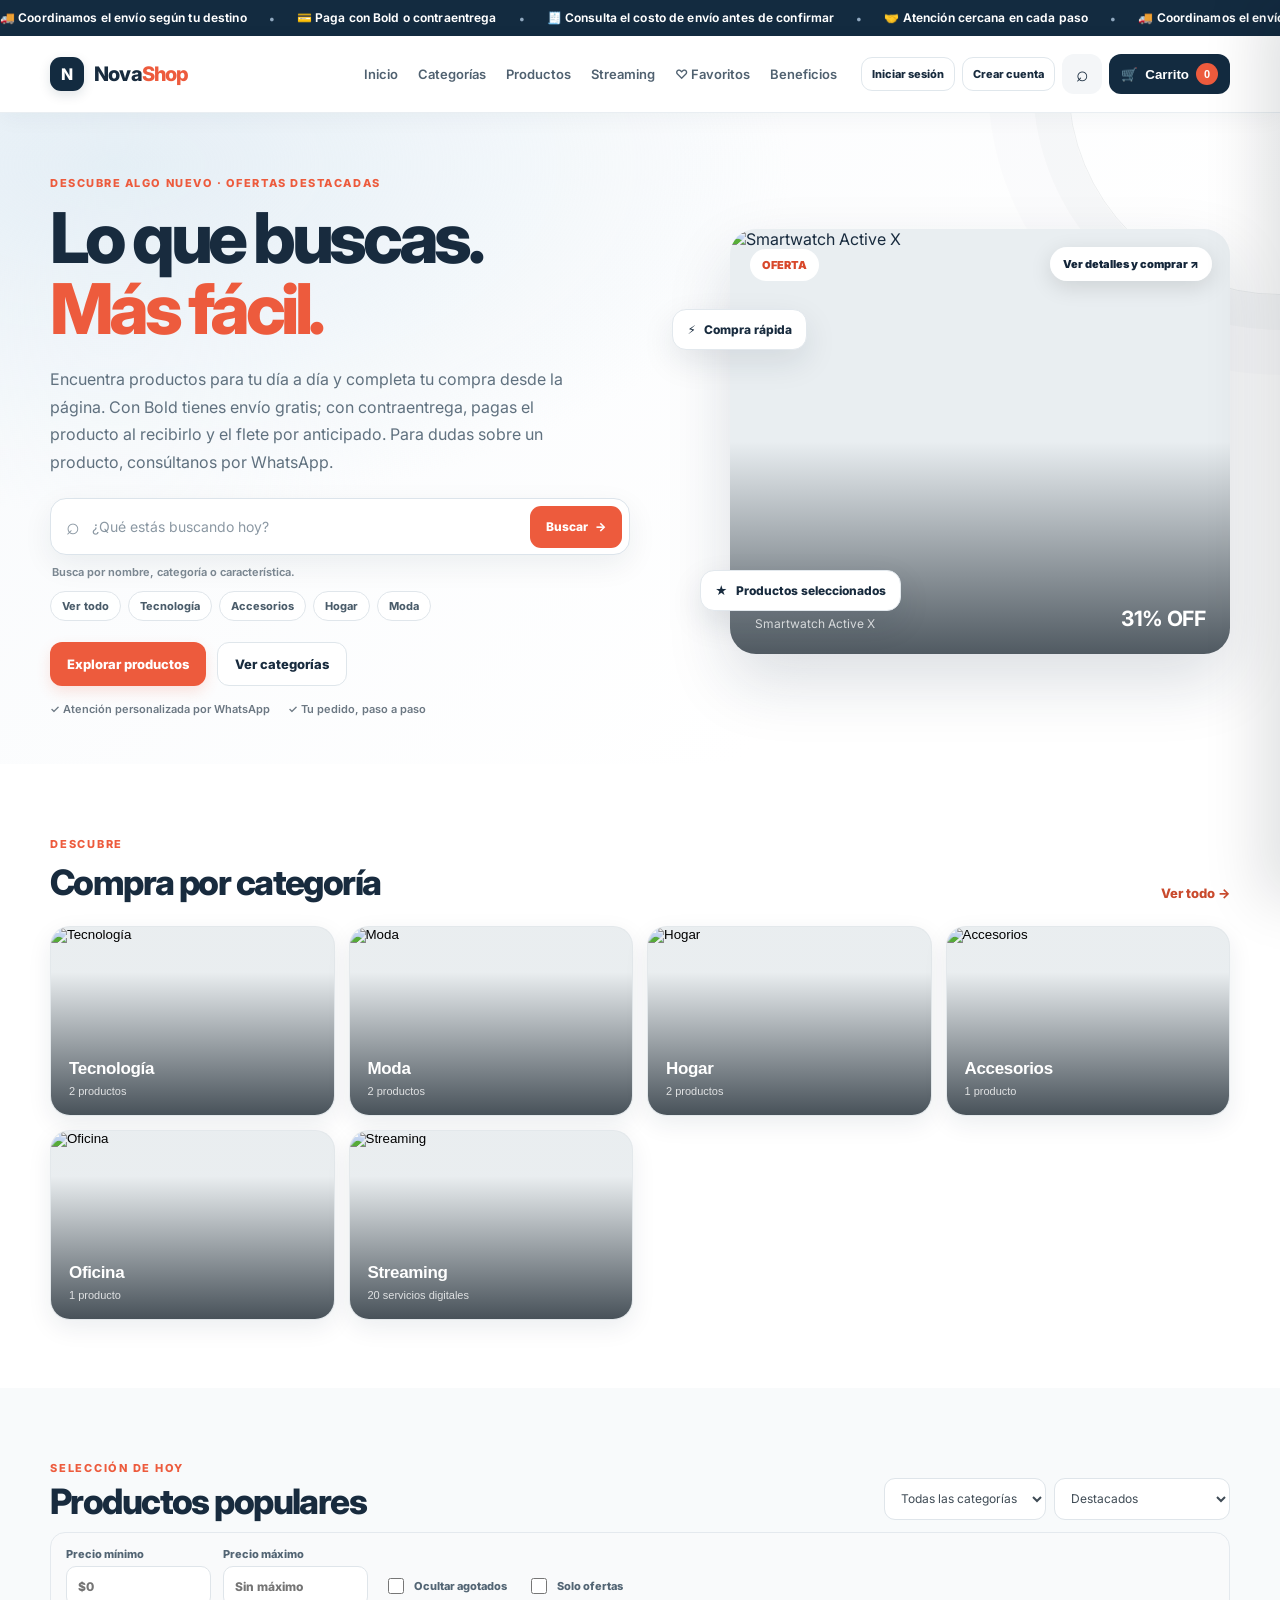
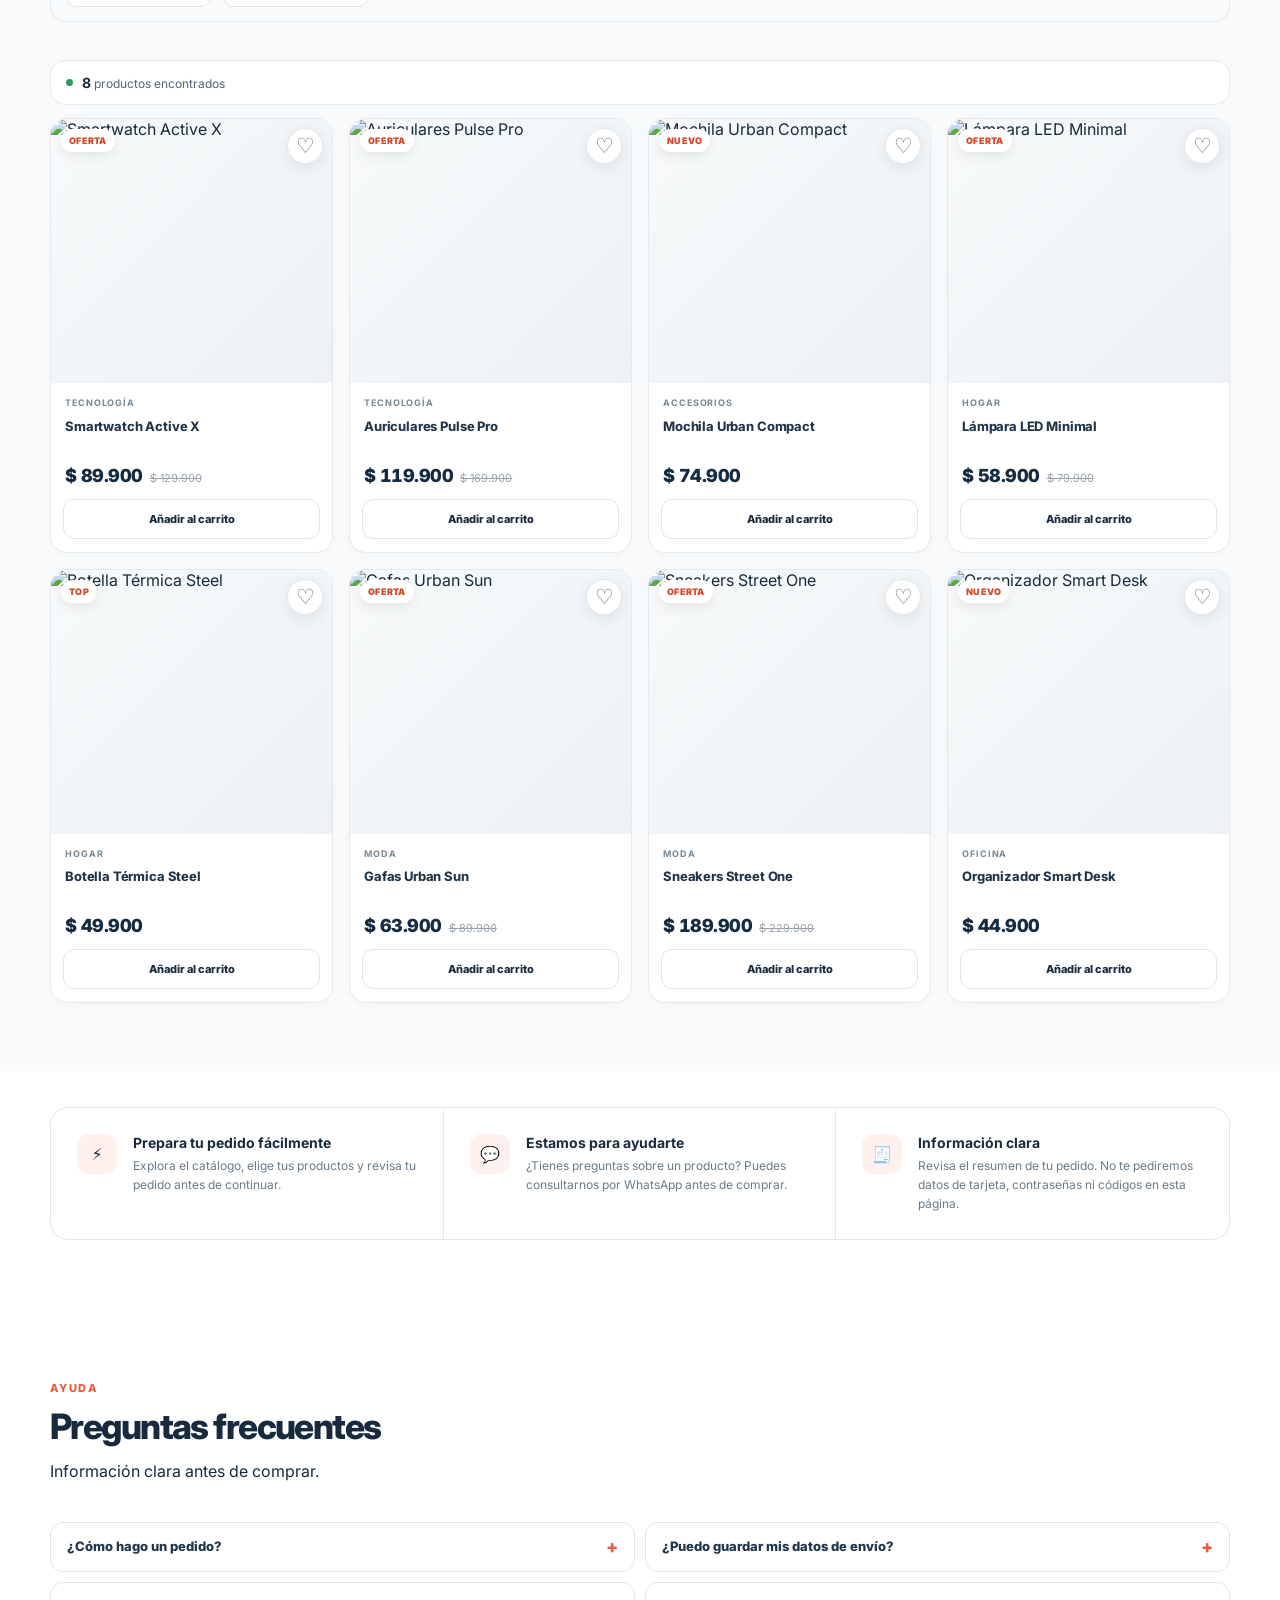
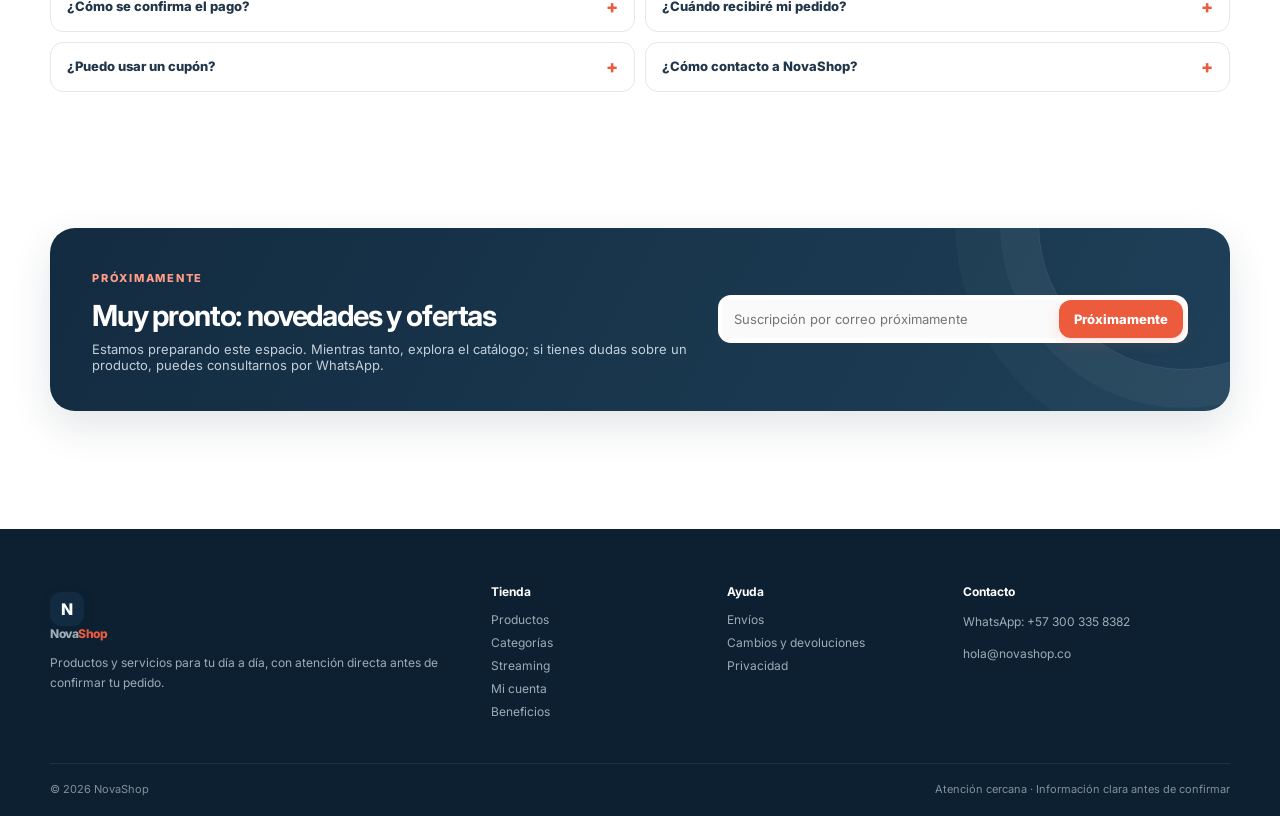
==== index.html @ 448a4dcf "Refresh frontend assets after checkout policy changes" ====
<!DOCTYPE html>
<html lang="es">
<head>
  <meta charset="UTF-8">
  <meta name="viewport" content="width=device-width, initial-scale=1.0">
  <meta name="description" content="NovaShop — tienda online con pagos por Bold, contraentrega y consulta de productos por WhatsApp.">
  <title>NovaShop — Compra online</title>
  <link rel="preconnect" href="https://fonts.googleapis.com">
  <link rel="preconnect" href="https://fonts.gstatic.com" crossorigin>
  <link href="https://fonts.googleapis.com/css2?family=Inter:wght@400;500;600;700;800&display=swap" rel="stylesheet">
  <link rel="stylesheet" href="styles.css?v=36">
  <link rel="stylesheet" href="storefront-enhancements.css?v=4">
</head>
<body>
  <div class="announcement" role="region" aria-label="Beneficios de NovaShop"><div class="announcement-viewport"><div class="announcement-track"><div class="announcement-group"><span>🚚 Coordinamos el envío según tu destino</span><b>•</b><span>💳 Paga con Bold o contraentrega</span><b>•</b><span>🧾 Consulta el costo de envío antes de confirmar</span><b>•</b><span>🤝 Atención cercana en cada paso</span><b>•</b></div><div class="announcement-group" aria-hidden="true"><span>🚚 Coordinamos el envío según tu destino</span><b>•</b><span>💳 Paga con Bold o contraentrega</span><b>•</b><span>🧾 Consulta el costo de envío antes de confirmar</span><b>•</b><span>🤝 Atención cercana en cada paso</span><b>•</b></div></div></div></div>

  <header class="site-header">
    <div class="container nav-wrap">
      <a class="brand" href="#inicio" aria-label="NovaShop inicio">
        <span class="brand-mark">N</span>
        <span>Nova<span>Shop</span></span>
      </a>
      <nav class="main-nav" aria-label="Navegación principal">
        <a href="#inicio">Inicio</a>
        <a href="#categorias">Categorías</a>
        <a href="#productos">Productos</a><a href="streaming.html">Streaming</a>
        <a href="favoritos.html">♡ Favoritos</a>
        <a href="#beneficios">Beneficios</a>
      </nav>
      <div class="header-actions account-actions"><a class="account-btn auth-nav-link" data-auth-nav="login" href="cuenta.html?tab=login">Iniciar sesión</a><a class="account-btn auth-nav-link" data-auth-nav="register" href="cuenta.html?tab=register">Crear cuenta</a><a class="account-btn auth-nav-link" data-auth-nav="account" href="cuenta.html" hidden>Mi cuenta</a><button class="icon-btn" id="searchToggle" aria-label="Buscar">⌕</button><button class="cart-btn" id="cartToggle" aria-label="Abrir carrito">🛒 <span>Carrito</span><b id="cartCount">0</b></button></div>
    </div>
    <div class="search-bar-wrap" id="searchBarWrap">
      <div class="container search-inner">
        <label class="search-box" aria-label="Buscar productos">
          <span>⌕</span>
          <input id="searchInput" type="search" placeholder="Busca productos, categorías...">
        </label>
      </div>
    </div>
  </header>

  <main id="inicio">
    <section class="hero">
      <div class="container hero-grid">
        <div class="hero-copy">
          <span class="eyebrow">DESCUBRE ALGO NUEVO · OFERTAS DESTACADAS</span>
          <h1>Lo que buscas.<br><em>Más fácil.</em></h1>
          <p>Encuentra productos para tu día a día y completa tu compra desde la página. Con Bold tienes envío gratis; con contraentrega, pagas el producto al recibirlo y el flete por anticipado. Para dudas sobre un producto, consúltanos por WhatsApp.</p>
          <div class="hero-product-search" role="search" aria-label="Buscar en el catálogo">
            <div class="hero-search-shell">
              <span class="hero-search-icon" aria-hidden="true">⌕</span>
              <input id="heroProductSearch" type="search" placeholder="¿Qué estás buscando hoy?" autocomplete="off" aria-label="Buscar productos por nombre o categoría">
              <button id="heroSearchSubmit" class="hero-search-submit" type="button">Buscar <span aria-hidden="true">→</span></button>
            </div>
            <div class="hero-search-caption">Busca por nombre, categoría o característica.</div>
            <div id="heroCategoryChips" class="hero-category-chips" aria-label="Categorías rápidas"></div>
          </div>
          <div class="hero-cta">
            <a class="btn btn-primary" href="#productos">Explorar productos</a>
            <a class="btn btn-ghost" href="#categorias">Ver categorías</a>
          </div>
          <div class="micro-trust">
            <span>✓ Atención personalizada por WhatsApp</span>
            <span>✓ Tu pedido, paso a paso</span>
          </div>
        </div>
        <div class="hero-visual">
  <a class="hero-card main featured-product-link" id="featuredProductLink" href="producto.html?id=1" aria-label="Ver detalles del producto destacado: Smartwatch Active X">
    <img id="featuredProductImage" src="https://images.unsplash.com/photo-1546868871-7041f2a55e12?auto=format&fit=crop&w=1100&q=85" alt="Smartwatch Active X" fetchpriority="high">
    <span class="hero-badge" id="featuredProductBadge">OFERTA</span>
    <span class="featured-view-cta" id="featuredProductCta">Ver detalles y comprar ↗</span>
    <div class="hero-caption"><span id="featuredProductName">Smartwatch Active X</span><strong id="featuredProductDiscount">31% OFF</strong></div>
  </a>
  <div class="float-card float-one" aria-hidden="true">⚡ <span>Compra rápida</span></div>
  <div class="float-card float-two" aria-hidden="true">★ <span>Productos seleccionados</span></div>
</div>
      </div>
    </section>

    <section class="section" id="categorias">
      <div class="container">
        <div class="section-head">
          <div><span class="eyebrow">DESCUBRE</span><h2>Compra por categoría</h2></div>
          <a href="#productos" class="text-link">Ver todo →</a>
        </div>
        <div class="category-grid" id="categoryGrid"></div>
      </div>
    </section>

    <section class="section muted" id="productos">
      <div class="container">
        <div class="section-head product-heading">
          <div><span class="eyebrow">SELECCIÓN DE HOY</span><h2>Productos populares</h2></div>
          <div class="toolbar">
            <select id="categoryFilter" aria-label="Filtrar por categoría">
              <option value="all">Todas las categorías</option>
            </select>
            <select id="sortSelect" aria-label="Ordenar productos">
              <option value="featured">Destacados</option>
              <option value="priceAsc">Precio: menor a mayor</option>
              <option value="priceDesc">Precio: mayor a menor</option>
              <option value="name">Nombre A–Z</option>
            </select>
          </div>
          <div class="catalog-filters" aria-label="Filtros adicionales">
            <label>Precio mínimo <input id="minPriceFilter" type="number" min="0" step="1000" placeholder="$0"></label>
            <label>Precio máximo <input id="maxPriceFilter" type="number" min="0" step="1000" placeholder="Sin máximo"></label>
            <label class="catalog-filter-check"><input id="hideSoldOut" type="checkbox"> Ocultar agotados</label>
            <label class="catalog-filter-check"><input id="onlyOffers" type="checkbox"> Solo ofertas</label>
          </div>
        </div>
        <div class="product-grid" id="productGrid"></div>
        <div class="empty-state" id="emptyState" hidden>No encontramos productos con esos filtros.</div>
      </div>
    </section>

    <section class="benefits section" id="beneficios">
      <div class="container benefits-grid">
        <article><span>⚡</span><div><h3>Prepara tu pedido fácilmente</h3><p>Explora el catálogo, elige tus productos y revisa tu pedido antes de continuar.</p></div></article>
        <article><span>💬</span><div><h3>Estamos para ayudarte</h3><p>¿Tienes preguntas sobre un producto? Puedes consultarnos por WhatsApp antes de comprar.</p></div></article>
        <article><span>🧾</span><div><h3>Información clara</h3><p>Revisa el resumen de tu pedido. No te pediremos datos de tarjeta, contraseñas ni códigos en esta página.</p></div></article>
      </div>
    </section>

    <section class="section faq-section" id="preguntas-frecuentes">
      <div class="container">
        <div class="section-head"><div><span class="eyebrow">AYUDA</span><h2>Preguntas frecuentes</h2><p>Información clara antes de comprar.</p></div></div>
        <div class="faq-grid">
          <details><summary>¿Cómo hago un pedido?</summary><p>Elige tus productos, completa tus datos y selecciona un método de pago. Con Bold pagas en línea y el envío es gratis. Con contraentrega pagas el producto al recibirlo; el flete se paga por anticipado a la transportadora.</p></details>
          <details><summary>¿Puedo guardar mis datos de envío?</summary><p>Sí. Crea una cuenta y completa Mi perfil. La próxima vez que compres, la tienda intentará rellenar automáticamente tus datos guardados.</p></details>
          <details><summary>¿Cómo se confirma el pago?</summary><p>Con Bold, el pedido solo pasa a pagado cuando se verifica la transacción. Con contraentrega, pagas el producto al recibirlo y el flete debe quedar pagado antes de despachar. Nunca escribas datos de tarjeta ni códigos de seguridad en esta página.</p></details>
          <details><summary>¿Cuándo recibiré mi pedido?</summary><p>Antes de confirmar, consulta con nosotros el costo y el plazo estimado según tu destino y los productos. Si tu pedido se envía por transportadora, compartiremos la guía cuando esté disponible.</p></details>
          <details><summary>¿Puedo usar un cupón?</summary><p>Introduce tu código en el formulario de compra. El servidor comprueba si está activo, vigente y cumple las condiciones antes de aplicar el descuento.</p></details>
          <details><summary>¿Cómo contacto a NovaShop?</summary><p>WhatsApp está disponible para consultas sobre productos. Para coordinar el pago anticipado del flete de contraentrega, usa el correo de atención que aparece al registrar tu pedido.</p></details>
        </div>
      </div>
    </section>

    <section class="newsletter section">
      <div class="container newsletter-card">
        <div><span class="eyebrow">PRÓXIMAMENTE</span><h2>Muy pronto: novedades y ofertas</h2><p>Estamos preparando este espacio. Mientras tanto, explora el catálogo; si tienes dudas sobre un producto, puedes consultarnos por WhatsApp.</p></div>
        <form id="newsletterForm" class="newsletter-form">
          <input type="email" placeholder="Suscripción por correo próximamente" aria-label="Suscripción por correo" disabled>
          <button class="btn btn-primary" type="submit" disabled>Próximamente</button>
        </form>
      </div>
    </section>
  </main>

  <footer class="site-footer">
    <div class="container footer-grid">
      <div><a class="brand footer-brand" href="#inicio"><span class="brand-mark">N</span><span>Nova<span>Shop</span></span></a><p>Productos y servicios para tu día a día, con atención directa antes de confirmar tu pedido.</p></div>
      <div><h4>Tienda</h4><a href="#productos">Productos</a><a href="#categorias">Categorías</a><a href="streaming.html">Streaming</a><a href="cuenta.html">Mi cuenta</a><a href="#beneficios">Beneficios</a></div>
      <div><h4>Ayuda</h4><a href="#" onclick="openModal('shipping');return false;">Envíos</a><a href="#" onclick="openModal('returns');return false;">Cambios y devoluciones</a><a href="#" onclick="openModal('privacy');return false;">Privacidad</a></div>
      <div><h4>Contacto</h4><p>WhatsApp: +57 300 335 8382</p><p>hola@novashop.co</p></div>
    </div>
    <div class="container footer-bottom"><span>© 2026 NovaShop</span><span>Atención cercana · Información clara antes de confirmar</span></div>
  </footer>

  <div class="drawer-overlay" id="drawerOverlay"></div>
  <aside class="cart-drawer" id="cartDrawer" aria-label="Carrito de compras">
    <div class="drawer-head"><div><span class="eyebrow">TU PEDIDO</span><h2>Carrito</h2></div><button class="close-btn" id="cartClose" aria-label="Cerrar carrito">×</button></div>
    <div id="cartItems" class="cart-items"></div>
    <div class="cart-footer">
      <div class="subtotal"><span>Subtotal</span><strong id="cartSubtotal">$0</strong></div>
      <button class="btn btn-primary wide" id="whatsappCheckout">Continuar con mi pedido</button>
      <small>Bold: envío gratis para productos físicos. Contraentrega solo está disponible en pedidos físicos y el flete se paga por anticipado a la transportadora.</small>
    </div>
  </aside>

  <div class="modal" id="infoModal" aria-hidden="true">
    <div class="modal-card"><button class="close-btn" onclick="closeModal()">×</button><div id="modalContent"></div></div>
  </div>

  <div class="modal checkout-modal" id="checkoutModal" aria-hidden="true">
    <div class="modal-card checkout-card" role="dialog" aria-modal="true" aria-labelledby="checkoutTitle">
      <button class="close-btn checkout-close" id="checkoutClose" type="button" aria-label="Cerrar formulario">×</button>
      <div class="checkout-head">
        <span class="eyebrow">FINALIZAR PEDIDO</span>
        <h2 id="checkoutTitle">Completa tu pedido</h2>
        <p data-payment-intro>Completa tus datos y elige cómo pagar. Con Bold el envío es gratis en productos físicos y en la pasarela podrás seleccionar uno de los medios habilitados. Con contraentrega pagas el producto al recibirlo y el flete debe pagarse antes a la transportadora.</p>
      </div>

      <div class="checkout-account-hint">✨ ¿Quieres consultar tus compras más adelante? <a href="cuenta.html" target="_blank" rel="noopener">Crea una cuenta gratis</a>. También puedes comprar como invitado.</div>
      <form id="checkoutForm" class="checkout-form">
        <div class="form-section-title">👤 Información personal</div>
        <div class="form-grid two-cols">
          <label>
            <span>Nombres *</span>
            <input name="firstName" type="text" autocomplete="given-name" required maxlength="60" placeholder="Ej. Juan Carlos">
          </label>
          <label>
            <span>Apellidos *</span>
            <input name="lastName" type="text" autocomplete="family-name" required maxlength="60" placeholder="Ej. Pérez Gómez">
          </label>
          <label>
            <span>Teléfono / WhatsApp *</span>
            <input name="phone" type="tel" inputmode="tel" autocomplete="tel" required maxlength="20" placeholder="300 123 4567">
          </label>
          <label>
            <span>Correo electrónico</span>
            <input name="email" type="email" autocomplete="email" maxlength="100" placeholder="correo@ejemplo.com">
          </label>
        </div>

        <div id="cartDeliveryFields"><div class="form-section-title">📍 Dirección de entrega</div>
        <div class="form-grid two-cols">
          <label class="full">
            <span>Dirección completa *</span>
            <input name="address" type="text" autocomplete="street-address" maxlength="140" placeholder="Ej. Carrera 20 # 15-30, Apto 302">
          </label>
          <label>
            <span>Barrio *</span>
            <input name="neighborhood" type="text" autocomplete="address-level3" maxlength="80" placeholder="Ej. Centro">
          </label>
          <label>
            <span>Ciudad / Municipio *</span>
            <input name="city" type="text" autocomplete="address-level2" maxlength="80" placeholder="Ej. Bucaramanga">
          </label>
          <label>
            <span>Departamento *</span>
            <select name="department" autocomplete="address-level1">
              <option value="">Selecciona tu departamento</option>
              <option>Amazonas</option><option>Antioquia</option><option>Arauca</option><option>Atlántico</option>
              <option>Bolívar</option><option>Boyacá</option><option>Caldas</option><option>Caquetá</option>
              <option>Casanare</option><option>Cauca</option><option>Cesar</option><option>Chocó</option>
              <option>Córdoba</option><option>Cundinamarca</option><option>Guainía</option><option>Guaviare</option>
              <option>Huila</option><option>La Guajira</option><option>Magdalena</option><option>Meta</option>
              <option>Nariño</option><option>Norte de Santander</option><option>Putumayo</option><option>Quindío</option>
              <option>Risaralda</option><option>San Andrés y Providencia</option><option>Santander</option><option>Sucre</option>
              <option>Tolima</option><option>Valle del Cauca</option><option>Vaupés</option><option>Vichada</option>
            </select>
          </label>
          <label>
            <span>Código postal</span>
            <input name="postalCode" type="text" inputmode="numeric" autocomplete="postal-code" maxlength="10" placeholder="Opcional">
          </label>
          <label class="full">
            <span>Referencia o indicaciones de entrega</span>
            <textarea name="reference" maxlength="240" rows="3" placeholder="Ej. Casa de rejas negras, frente al parque..."></textarea>
          </label>
        </div>

        <p class="account-help">El equipo de NovaShop podrá abrir la dirección en un mapa desde el panel administrativo para coordinar el envío.</p>
        </div>
        <div class="form-section-title">🎟️ Cupón de descuento</div>
        <label class="coupon-code-field"><span>Código promocional (opcional)</span><input name="couponCode" type="text" maxlength="32" autocomplete="off" placeholder="Ej. NOVASHOP10"><small>El descuento se confirma cuando se valide el pedido.</small></label>
        <div class="form-section-title">💳 Pago y confirmación</div>
        <div class="form-grid two-cols">
          <label class="full">
            <span>Método de pago *</span>
            <select name="paymentMethod" required>
              <option value="">Selecciona cómo quieres pagar</option>
              <option value="bold">Pagar en línea con Bold · envío gratis</option>
              <option value="cash_on_delivery">Contraentrega · flete prepagado</option>
            </select>
          </label>
        </div>
        <p class="checkout-privacy" data-payment-policy>Con Bold puedes escoger entre los medios de pago habilitados por el comercio. Si eliges contraentrega, el flete no es gratis y debe pagarse por adelantado a la transportadora antes del despacho.</p>

        <label class="consent-row">
          <input name="consent" type="checkbox" required>
          <span>Acepto que mis datos se utilicen para gestionar este pedido y coordinar la entrega. *</span>
        </label>

        <div class="checkout-summary" id="checkoutSummary"></div>
        <button class="btn btn-primary wide checkout-submit" type="submit">Confirmar pedido</button>
        <p class="checkout-privacy">Bold: envío gratis; el cliente elige entre los medios que Bold tenga habilitados para el comercio. Contraentrega: el producto se paga al recibirlo y el flete se paga por anticipado a la transportadora; su valor se cotiza según destino.</p>
      </form>
    </div>
  </div>

  <div class="toast" id="toast" role="status"></div>
  <script src="https://cdn.jsdelivr.net/npm/@supabase/supabase-js@2"></script>
  <script src="supabase-config.js?v=17"></script>
  <script src="supabase-client.js?v=27"></script><script src="auth-nav.js?v=17"></script>
  <script src="products.js?v=17"></script>
  <script src="bold-checkout.js?v=2"></script>
  <script src="script.js?v=32"></script>
  <script src="storefront-enhancements.js?v=2"></script>
</body>
</html>
---- styles.css ----
:root{
  --ink:#17212b;--muted:#66727f;--line:#e6ebef;--soft:#f5f7f9;--white:#fff;
  --accent:#ff5a36;--accent-dark:#dd3f1f;--navy:#12263a;--success:#15803d;
  --shadow:0 18px 55px rgba(18,38,58,.10);--radius:22px;--radius-sm:14px;
}
*{box-sizing:border-box}html{scroll-behavior:smooth}body{margin:0;font-family:Inter,system-ui,-apple-system,Segoe UI,sans-serif;color:var(--ink);background:#fff}img{max-width:100%;display:block}a{text-decoration:none;color:inherit}.container{width:min(1180px,calc(100% - 36px));margin:0 auto}
.announcement{background:var(--navy);color:#fff;text-align:center;padding:9px 16px;font-size:12px;font-weight:600;letter-spacing:.01em}
.site-header{position:sticky;top:0;z-index:50;background:rgba(255,255,255,.94);backdrop-filter:blur(12px);border-bottom:1px solid rgba(230,235,239,.8)}.nav-wrap{min-height:74px;display:flex;align-items:center;gap:34px}.brand{display:inline-flex;align-items:center;gap:10px;font-weight:800;font-size:19px;letter-spacing:-.03em}.brand>span:last-child>span{color:var(--accent)}.brand-mark{width:34px;height:34px;border-radius:11px;background:var(--navy);color:#fff;display:grid;place-items:center;font-size:16px}.main-nav{display:flex;gap:26px;margin-left:auto}.main-nav a{font-size:13px;font-weight:600;color:#4f5b66}.main-nav a:hover{color:var(--ink)}.header-actions{display:flex;gap:9px;align-items:center}.icon-btn,.cart-btn,.close-btn{border:0;background:#f4f6f8;color:var(--ink);cursor:pointer}.icon-btn{width:40px;height:40px;border-radius:12px;font-size:21px}.cart-btn{height:40px;padding:0 12px;border-radius:12px;font-weight:700;display:flex;align-items:center;gap:7px}.cart-btn b{min-width:22px;height:22px;border-radius:50%;background:var(--accent);color:#fff;font-size:11px;display:grid;place-items:center}.search-bar-wrap{display:none;border-top:1px solid var(--line);background:#fff}.search-inner{padding:10px 0}.search-box{display:flex;align-items:center;gap:10px;border:1px solid var(--line);border-radius:13px;padding:0 13px}.search-box input{border:0;outline:none;width:100%;height:43px;font:inherit}.search-bar-wrap.open{display:block}
.hero{padding:74px 0 56px;background:linear-gradient(180deg,#f7f9fb 0%,#fff 100%)}.hero-grid{display:grid;grid-template-columns:1.02fr .98fr;align-items:center;gap:50px}.eyebrow{display:inline-block;font-size:11px;font-weight:800;letter-spacing:.16em;color:var(--accent);margin-bottom:13px}.hero h1{font-size:clamp(44px,6vw,76px);line-height:.98;letter-spacing:-.065em;margin:0 0 22px}.hero h1 em{font-style:normal;color:var(--accent)}.hero p{max-width:560px;color:var(--muted);font-size:17px;line-height:1.72;margin:0 0 28px}.hero-cta{display:flex;gap:11px;flex-wrap:wrap}.btn{border:0;border-radius:13px;padding:13px 17px;font:inherit;font-size:13px;font-weight:800;cursor:pointer;display:inline-flex;align-items:center;justify-content:center;transition:.18s transform,.18s background}.btn:hover{transform:translateY(-1px)}.btn-primary{background:var(--accent);color:#fff}.btn-primary:hover{background:var(--accent-dark)}.btn-ghost{background:#fff;border:1px solid var(--line);color:var(--ink)}.micro-trust{display:flex;gap:18px;flex-wrap:wrap;margin-top:18px;color:#6c7883;font-size:11px;font-weight:600}.hero-visual{position:relative;min-height:480px}.hero-card.main{position:absolute;right:0;top:0;width:min(94%,500px);height:470px;border-radius:31px;overflow:hidden;box-shadow:var(--shadow);background:#e9eef1}.hero-card.main img{width:100%;height:100%;object-fit:cover}.hero-card.main:after{content:"";position:absolute;inset:0;background:linear-gradient(180deg,transparent 50%,rgba(8,20,30,.68) 100%)}.hero-badge{position:absolute;left:20px;top:20px;background:#fff;color:var(--accent-dark);font-size:11px;font-weight:900;border-radius:999px;padding:9px 12px;z-index:2}.hero-caption{position:absolute;left:25px;right:25px;bottom:23px;z-index:2;color:#fff;display:flex;align-items:end;justify-content:space-between;gap:10px}.hero-caption span{font-size:12px;opacity:.8}.hero-caption strong{font-size:21px;letter-spacing:-.03em}.float-card{position:absolute;background:#fff;border:1px solid var(--line);box-shadow:0 15px 35px rgba(18,38,58,.12);padding:12px 14px;border-radius:14px;font-size:12px;font-weight:800;display:flex;gap:8px;align-items:center}.float-one{left:0;top:80px}.float-two{left:28px;bottom:48px}.section{padding:82px 0}.muted{background:#f8fafb}.section-head{display:flex;justify-content:space-between;align-items:end;gap:20px;margin-bottom:30px}.section-head h2{font-size:34px;line-height:1.05;letter-spacing:-.05em;margin:0}.text-link{font-size:13px;font-weight:800;color:var(--accent)}
.category-grid{display:grid;grid-template-columns:repeat(4,1fr);gap:14px}.category-card{position:relative;overflow:hidden;border-radius:20px;height:205px;background:#eef2f4;cursor:pointer}.category-card img{width:100%;height:100%;object-fit:cover;transition:transform .35s}.category-card:hover img{transform:scale(1.04)}.category-card:after{content:"";position:absolute;inset:0;background:linear-gradient(180deg,rgba(0,0,0,.04) 35%,rgba(0,0,0,.64))}.category-info{position:absolute;z-index:2;left:18px;bottom:17px;color:#fff}.category-info h3{margin:0 0 4px;font-size:18px}.category-info span{font-size:11px;opacity:.8}.product-heading{align-items:center}.toolbar{display:flex;gap:8px}.toolbar select{border:1px solid var(--line);background:#fff;border-radius:12px;padding:10px 12px;font:inherit;font-size:12px;color:#3f4b55;outline:none}.product-grid{display:grid;grid-template-columns:repeat(4,1fr);gap:17px}.product-card{background:#fff;border:1px solid var(--line);border-radius:19px;overflow:hidden;display:flex;flex-direction:column;min-width:0;transition:transform .2s,box-shadow .2s}.product-card:hover{transform:translateY(-3px);box-shadow:0 16px 34px rgba(18,38,58,.08)}.product-media{position:relative;aspect-ratio:1/1;background:#f2f4f5}.product-media img{height:100%;width:100%;object-fit:cover}.tag{position:absolute;left:10px;top:10px;background:#fff;border-radius:999px;padding:6px 8px;font-size:9px;font-weight:900;color:var(--accent-dark);box-shadow:0 4px 12px rgba(0,0,0,.08)}.product-body{padding:14px}.category-label{font-size:10px;color:#86919a;font-weight:700;text-transform:uppercase;letter-spacing:.08em}.product-title{font-size:14px;font-weight:750;margin:7px 0 9px;min-height:37px;line-height:1.4}.price-row{display:flex;align-items:baseline;gap:8px;margin-bottom:12px}.price{font-size:18px;font-weight:850;letter-spacing:-.03em}.old-price{font-size:11px;color:#9aa3ab;text-decoration:line-through}.add-btn{width:100%;padding:10px;border:1px solid var(--line);background:#fff;border-radius:11px;color:var(--ink);font:inherit;font-size:12px;font-weight:800;cursor:pointer}.add-btn:hover{border-color:#ccd5db;background:#f7f9fa}.empty-state{text-align:center;color:#6d7882;padding:70px 0}.benefits{background:#fff;padding-top:45px}.benefits-grid{display:grid;grid-template-columns:repeat(3,1fr);border:1px solid var(--line);border-radius:22px;overflow:hidden}.benefits article{padding:26px;display:flex;gap:16px;border-right:1px solid var(--line)}.benefits article:last-child{border-right:0}.benefits article>span{width:40px;height:40px;border-radius:12px;background:#fff1ed;display:grid;place-items:center;flex:0 0 auto}.benefits h3{margin:0 0 6px;font-size:14px}.benefits p{margin:0;color:var(--muted);font-size:12px;line-height:1.55}.newsletter{padding-top:45px}.newsletter-card{background:var(--navy);border-radius:25px;padding:38px 42px;display:flex;align-items:center;justify-content:space-between;gap:30px;color:#fff}.newsletter-card h2{margin:0 0 8px;font-size:29px;letter-spacing:-.04em}.newsletter-card p{margin:0;color:#c4d0d9;font-size:13px}.newsletter-card .eyebrow{color:#ff9e88}.newsletter-form{display:flex;min-width:min(470px,100%);background:#fff;border-radius:13px;padding:5px}.newsletter-form input{border:0;outline:0;padding:0 11px;flex:1;min-width:0;font:inherit;font-size:13px}.newsletter-form .btn{padding:11px 15px}
.site-footer{margin-top:70px;background:#0e1f2f;color:#d6dfe6;padding:55px 0 20px}.footer-grid{display:grid;grid-template-columns:2fr 1fr 1fr 1.3fr;gap:30px}.footer-brand{color:#fff}.site-footer p,.site-footer a{font-size:12px;color:#9dacb7}.site-footer p{line-height:1.7}.site-footer h4{margin:0 0 13px;color:#fff;font-size:12px}.site-footer>div a{display:block;margin:8px 0}.footer-bottom{border-top:1px solid rgba(255,255,255,.08);margin-top:36px;padding-top:18px;display:flex;justify-content:space-between;font-size:11px;color:#7f919f}
.drawer-overlay{display:none;position:fixed;inset:0;background:rgba(9,19,27,.38);z-index:90}.drawer-overlay.show{display:block}.cart-drawer{position:fixed;right:0;top:0;width:min(430px,100%);height:100vh;background:#fff;z-index:100;transform:translateX(100%);transition:.25s ease;display:flex;flex-direction:column;box-shadow:-20px 0 55px rgba(9,19,27,.12)}.cart-drawer.open{transform:translateX(0)}.drawer-head{display:flex;justify-content:space-between;align-items:start;padding:28px 24px;border-bottom:1px solid var(--line)}.drawer-head h2{margin:0;font-size:28px;letter-spacing:-.05em}.close-btn{width:36px;height:36px;border-radius:11px;font-size:25px;line-height:1}.cart-items{padding:15px 20px;overflow:auto;flex:1}.cart-item{display:grid;grid-template-columns:66px 1fr auto;gap:12px;align-items:center;padding:12px 0;border-bottom:1px solid var(--line)}.cart-item img{width:66px;height:66px;border-radius:12px;object-fit:cover;background:#f5f7f8}.cart-item h4{font-size:12px;margin:0 0 5px}.cart-item p{font-size:11px;color:var(--muted);margin:0 0 7px}.qty-control{display:inline-flex;align-items:center;border:1px solid var(--line);border-radius:8px;overflow:hidden}.qty-control button{border:0;background:#fff;width:24px;height:24px;cursor:pointer}.qty-control span{width:25px;text-align:center;font-size:11px;font-weight:800}.remove{border:0;background:none;color:#9aa3ab;font-size:11px;cursor:pointer}.cart-empty{padding:70px 10px;text-align:center;color:#7a858e;font-size:13px}.cart-footer{padding:19px 20px;border-top:1px solid var(--line);background:#fff}.subtotal{display:flex;justify-content:space-between;font-size:13px;margin-bottom:13px}.subtotal strong{font-size:21px}.wide{width:100%}.cart-footer small{display:block;color:#8a959e;font-size:10px;line-height:1.5;margin-top:10px}.toast{position:fixed;left:50%;bottom:25px;transform:translate(-50%,20px);opacity:0;pointer-events:none;background:#142638;color:#fff;padding:11px 14px;border-radius:999px;font-size:12px;font-weight:700;z-index:200;transition:.25s}.toast.show{opacity:1;transform:translate(-50%,0)}.modal{display:none;position:fixed;inset:0;background:rgba(9,19,27,.45);z-index:120;place-items:center;padding:20px}.modal.show{display:grid}.modal-card{width:min(520px,100%);background:#fff;border-radius:22px;padding:32px;position:relative}.modal-card .close-btn{position:absolute;right:16px;top:16px}.modal-card h2{font-size:27px;letter-spacing:-.04em;margin:0 35px 10px 0}.modal-card p{color:var(--muted);font-size:13px;line-height:1.7}
@media(max-width:980px){.main-nav{display:none}.hero-grid{grid-template-columns:1fr}.hero-visual{min-height:420px}.hero-card.main{left:5%;right:5%;width:90%}.category-grid{grid-template-columns:repeat(2,1fr)}.product-grid{grid-template-columns:repeat(2,1fr)}.benefits-grid{grid-template-columns:1fr}.benefits article{border-right:0;border-bottom:1px solid var(--line)}.benefits article:last-child{border-bottom:0}.newsletter-card{flex-direction:column;align-items:stretch}.newsletter-form{min-width:0}}
@media(max-width:620px){.container{width:min(100% - 24px,1180px)}.announcement{font-size:10px}.nav-wrap{min-height:64px;gap:10px}.brand{font-size:16px}.brand-mark{width:31px;height:31px}.header-actions{margin-left:auto}.cart-btn span{display:none}.hero{padding:50px 0 40px}.hero p{font-size:15px}.hero-visual{min-height:350px}.hero-card.main{height:340px}.float-one{top:38px}.float-two{bottom:15px}.section{padding:60px 0}.section-head{align-items:start;flex-direction:column}.section-head h2{font-size:28px}.toolbar{width:100%;display:grid;grid-template-columns:1fr 1fr}.toolbar select{width:100%}.category-grid{gap:10px}.category-card{height:160px}.product-grid{grid-template-columns:1fr 1fr;gap:10px}.product-body{padding:11px}.product-title{font-size:12px;min-height:34px}.price{font-size:16px}.newsletter-card{padding:28px 22px}.newsletter-card h2{font-size:24px}.newsletter-form{flex-direction:column;background:transparent;padding:0;gap:8px}.newsletter-form input{height:44px;border-radius:11px;padding:0 12px}.footer-grid{grid-template-columns:1fr 1fr}.footer-grid>div:first-child{grid-column:1/-1}.footer-bottom{flex-direction:column;gap:6px}.hero-caption strong{font-size:17px}}

/* ===== Página individual de producto ===== */
.product-detail-section{padding:32px 0 76px;background:#fff}.breadcrumbs{display:flex;align-items:center;gap:9px;flex-wrap:wrap;font-size:12px;color:#8a949d;margin-bottom:28px}.breadcrumbs a:hover{color:var(--accent)}.breadcrumbs strong{color:var(--ink);font-weight:700}.product-detail-grid{display:grid;grid-template-columns:minmax(0,1.05fr) minmax(360px,.95fr);gap:58px;align-items:start}.product-gallery{min-width:0}.product-main-image-wrap{position:relative;aspect-ratio:1/1;overflow:hidden;border-radius:28px;background:#f4f6f7;border:1px solid var(--line)}.product-main-image{width:100%;height:100%;object-fit:cover}.product-detail-tag{z-index:2}.product-thumbnails{display:grid;grid-template-columns:repeat(3,1fr);gap:12px;margin-top:12px}.thumbnail{padding:0;border:2px solid transparent;border-radius:15px;background:#f5f7f8;overflow:hidden;cursor:pointer;aspect-ratio:1/1}.thumbnail.active{border-color:var(--accent)}.thumbnail img{width:100%;height:100%;object-fit:cover}.product-info{padding:8px 0}.product-info h1{font-size:clamp(38px,4.5vw,60px);line-height:1.02;letter-spacing:-.065em;margin:0 0 16px;max-width:700px}.rating-row{display:flex;align-items:center;gap:7px;margin-bottom:25px;font-size:13px;color:#818c96}.rating-row strong{color:var(--ink)}.stars{color:#f5a623;letter-spacing:2px;font-size:15px}.detail-price-row{display:flex;align-items:baseline;flex-wrap:wrap;gap:10px;margin-bottom:20px}.detail-price{font-size:36px;letter-spacing:-.05em}.detail-old-price{font-size:15px;color:#9aa3ab;text-decoration:line-through}.detail-discount{background:#fff0ec;color:var(--accent-dark);border-radius:999px;padding:6px 9px;font-size:11px;font-weight:900}.product-description{font-size:15px;line-height:1.75;color:var(--muted);margin:0 0 22px}.trust-list{border-top:1px solid var(--line);border-bottom:1px solid var(--line);padding:15px 0;margin-bottom:22px;display:grid;grid-template-columns:1fr 1fr 1fr;gap:10px}.trust-list div{font-size:11px;color:var(--success);font-weight:800}.trust-list span{color:#65727c;font-weight:600}.purchase-box{display:grid;grid-template-columns:125px 1fr;gap:10px;align-items:end}.quantity-label{display:block;font-size:10px;color:#8a949d;text-transform:uppercase;letter-spacing:.1em;font-weight:800;margin-bottom:7px}.quantity-picker{height:46px;border:1px solid var(--line);border-radius:13px;display:flex;align-items:center;justify-content:space-between;overflow:hidden;background:#fff}.quantity-picker button{border:0;background:#fff;width:38px;height:100%;font-size:20px;cursor:pointer}.quantity-picker button:hover{background:#f5f7f9}.quantity-picker span{font-weight:800;font-size:14px}.product-add-btn{height:46px}.wide{width:100%}.product-info .btn-ghost.wide{margin-top:10px}.detail-note{background:#f8fafb;border:1px solid var(--line);border-radius:14px;padding:14px 15px;margin-top:16px}.detail-note strong{font-size:12px}.detail-note p{margin:5px 0 0;color:var(--muted);font-size:11px;line-height:1.55}.product-information{padding-top:65px;padding-bottom:70px}.product-info-grid{display:grid;grid-template-columns:1.15fr .85fr;gap:65px}.product-info-grid h2{font-size:30px;letter-spacing:-.045em;margin:0 0 15px}.product-info-grid p{color:var(--muted);font-size:14px;line-height:1.8;margin:0}.feature-list{list-style:none;padding:0;margin:0;display:grid;gap:12px}.feature-list li{font-size:13px;font-weight:600;color:#53616c;background:#fff;border:1px solid var(--line);border-radius:11px;padding:11px 13px}.product-cart-link{text-decoration:none}
.product-link{display:block;color:inherit}.product-link:hover .product-title{text-decoration:underline;text-decoration-color:var(--accent);text-underline-offset:3px}.product-actions{padding:0 14px 14px}.product-actions .add-btn{margin:0}

@media (max-width:900px){.product-detail-grid{grid-template-columns:1fr;gap:34px}.product-info{padding:0}.product-info-grid{grid-template-columns:1fr;gap:40px}.trust-list{grid-template-columns:1fr 1fr}.product-info h1{font-size:45px}}
@media (max-width:580px){.product-detail-section{padding:20px 0 55px}.breadcrumbs{margin-bottom:18px;font-size:11px}.product-main-image-wrap{border-radius:20px}.product-thumbnails{gap:8px}.product-info h1{font-size:34px}.detail-price{font-size:30px}.trust-list{grid-template-columns:1fr;gap:8px}.purchase-box{grid-template-columns:1fr;align-items:stretch}.quantity-picker{width:130px}.product-add-btn{width:100%}.product-info-grid h2{font-size:25px}}

/* ===== Formulario de checkout por WhatsApp ===== */
.checkout-modal{padding:18px;align-items:center}.checkout-card{width:min(760px,100%);max-height:min(92vh,900px);overflow:auto;padding:30px 32px}.checkout-close{position:absolute;right:18px;top:18px}.checkout-head{padding-right:38px;margin-bottom:22px}.checkout-head h2{font-size:32px;letter-spacing:-.05em;margin:0 0 8px}.checkout-head p{margin:0;color:var(--muted);font-size:13px;line-height:1.65}.checkout-form{display:grid;gap:18px}.form-section-title{font-size:11px;text-transform:uppercase;letter-spacing:.13em;font-weight:900;color:var(--navy);padding-top:2px}.form-grid{display:grid;gap:13px}.two-cols{grid-template-columns:1fr 1fr}.checkout-form label>span{display:block;font-size:11px;font-weight:800;color:#4e5b66;margin:0 0 6px}.checkout-form input,.checkout-form select,.checkout-form textarea{width:100%;border:1px solid #dfe5ea;border-radius:12px;background:#fff;color:var(--ink);font:inherit;font-size:13px;outline:none;padding:11px 12px;transition:border-color .18s,box-shadow .18s}.checkout-form input,.checkout-form select{height:45px}.checkout-form textarea{resize:vertical;min-height:82px}.checkout-form input:focus,.checkout-form select:focus,.checkout-form textarea:focus{border-color:var(--accent);box-shadow:0 0 0 3px rgba(255,90,54,.1)}.checkout-form .full{grid-column:1/-1}.consent-row{display:flex!important;align-items:flex-start;gap:9px}.consent-row input{width:16px!important;height:16px!important;margin:2px 0 0;flex:0 0 auto}.consent-row span{font-size:11px!important;font-weight:500!important;color:#697680!important;line-height:1.5}.checkout-summary{border:1px solid var(--line);background:#f8fafb;border-radius:14px;padding:13px 14px;font-size:11px;color:#5d6a74;line-height:1.65}.checkout-summary strong{color:var(--ink)}.checkout-summary-title{display:flex;justify-content:space-between;gap:15px;margin-bottom:7px;font-size:12px}.checkout-summary-list{margin:0;padding-left:17px}.checkout-summary-total{display:flex;justify-content:space-between;margin-top:9px;padding-top:9px;border-top:1px solid var(--line);font-size:12px}.checkout-submit{height:48px}.checkout-privacy{margin:0;text-align:center;color:#8c969e;font-size:10px;line-height:1.5}.checkout-form .btn{cursor:pointer}
@media(max-width:620px){.checkout-modal{padding:8px}.checkout-card{padding:25px 18px 20px;border-radius:18px;max-height:96vh}.checkout-head h2{font-size:27px}.two-cols{grid-template-columns:1fr}.checkout-form .full{grid-column:auto}.checkout-head{padding-right:32px}.checkout-submit{font-size:13px}}

/* NovaShop v13: cuenta accesible desde todas las páginas */
.account-btn{display:inline-flex;align-items:center;justify-content:center;gap:7px;padding:10px 13px;border:1px solid #dfe5ea;border-radius:12px;color:var(--ink);font-size:12px;font-weight:800;text-decoration:none;background:#fff;white-space:nowrap}
.account-btn:hover{border-color:#ff5a36;color:#cf4326}
body[data-page="streaming"] #categorias{display:none}
body[data-page="streaming"] .hero{background:linear-gradient(125deg,#101d32,#34245a);color:#fff}
body[data-page="streaming"] .hero-copy p{color:#e0e8f0}
body[data-page="streaming"] .hero .eyebrow{color:#ffb49f}
@media(max-width:600px){.account-btn{padding:9px 10px;font-size:11px}.nav-wrap{gap:8px}.main-nav a{font-size:11px}}

.checkout-account-hint{margin:0 0 16px;padding:12px 14px;border:1px solid #f6d4cb;border-radius:12px;background:#fff7f4;color:#5b514e;font-size:12px;line-height:1.55}.checkout-account-hint a{color:#cb4528;font-weight:800;text-decoration:underline;text-underline-offset:2px}

/* v14: seamless animated benefit banner and clickable featured product */
.announcement{overflow:hidden;padding:0;white-space:nowrap;min-height:36px;display:flex;align-items:center}
.announcement-viewport{width:100%;overflow:hidden}
.announcement-track{display:flex;width:max-content;will-change:transform;animation:novaShopMarquee 26s linear infinite}
.announcement-group{display:flex;align-items:center;gap:22px;padding-right:22px;flex-shrink:0}
.announcement-group span{font-size:12px;font-weight:650;line-height:36px;color:#fff}
.announcement-group b{color:#90a8bf;font-size:12px}
@keyframes novaShopMarquee{from{transform:translateX(0)}to{transform:translateX(-50%)}}
.announcement:hover .announcement-track{animation-play-state:running}
.featured-product-link{display:block;color:inherit;text-decoration:none;cursor:pointer;transition:transform .22s,box-shadow .22s}
.featured-product-link:hover{transform:translateY(-3px);box-shadow:0 26px 70px rgba(18,38,58,.2)}
.featured-product-link:focus-visible{outline:3px solid var(--accent);outline-offset:5px}
.hero-visual .float-card{pointer-events:none;z-index:3}
.account-btn[hidden]{display:none!important}
.account-actions{display:flex;gap:7px;align-items:center}
.auth-nav-link{font-size:11px;padding:9px 10px}
.checkout-account-hint{margin:0 0 16px;padding:12px 14px;border:1px solid #f6d4cb;border-radius:12px;background:#fff7f4;color:#5b514e;font-size:12px;line-height:1.55}.checkout-account-hint a{color:#cb4528;font-weight:800;text-decoration:underline;text-underline-offset:2px}
@media(max-width:600px){.announcement-track{animation-duration:19s}.announcement-group{gap:15px;padding-right:15px}.announcement-group span{font-size:11px}.account-actions{gap:4px}.auth-nav-link{font-size:9px;padding:8px 6px}.account-actions .cart-btn span{display:none}}
@media(prefers-reduced-motion:reduce){.announcement-track{animation-duration:55s}}

/* v14: seamless animated benefits banner + clickable feature image */
.announcement{overflow:hidden;padding:0;white-space:nowrap;min-height:36px;display:flex;align-items:center}
.announcement-viewport{width:100%;overflow:hidden}
.announcement-track{display:flex;width:max-content;will-change:transform;animation:novaShopMarquee 26s linear infinite}
.announcement-group{display:flex;align-items:center;gap:22px;padding-right:22px;flex-shrink:0}
.announcement-group span{font-size:12px;font-weight:650;line-height:36px;color:#fff}
.announcement-group b{color:#90a8bf;font-size:12px}
@keyframes novaShopMarquee{from{transform:translateX(0)}to{transform:translateX(-50%)}}
.announcement:hover .announcement-track{animation-play-state:running}
.featured-product-link{display:block;color:inherit;text-decoration:none;cursor:pointer;transition:transform .22s,box-shadow .22s}
.featured-product-link:hover{transform:translateY(-3px);box-shadow:0 26px 70px rgba(18,38,58,.2)}
.featured-product-link:focus-visible{outline:3px solid var(--accent);outline-offset:5px}
.hero-visual .float-card{pointer-events:none;z-index:3}
.account-btn[hidden]{display:none!important}
.account-actions{display:flex;gap:7px;align-items:center}
.auth-nav-link{font-size:11px;padding:9px 10px}
.checkout-account-hint{margin:0 0 16px;padding:12px 14px;border:1px solid #f6d4cb;border-radius:12px;background:#fff7f4;color:#5b514e;font-size:12px;line-height:1.55}.checkout-account-hint a{color:#cb4528;font-weight:800;text-decoration:underline;text-underline-offset:2px}
@media(max-width:600px){.announcement-track{animation-duration:19s}.announcement-group{gap:15px;padding-right:15px}.announcement-group span{font-size:11px}.account-actions{gap:4px}.auth-nav-link{font-size:9px;padding:8px 6px}.account-actions .cart-btn span{display:none}}
@media(prefers-reduced-motion:reduce){.announcement-track{animation-duration:55s}}

.product-main-video{width:100%;max-height:650px;aspect-ratio:4/3;object-fit:contain;background:#101820;border-radius:22px}
.thumbnail.video-thumbnail{display:flex;flex-direction:column;align-items:center;justify-content:center;gap:5px;background:#13233a;color:#fff;min-width:75px;min-height:70px;border:2px solid transparent;border-radius:12px}
.thumbnail.video-thumbnail span{font-size:22px}.thumbnail.video-thumbnail small{font-size:10px;font-weight:800}

/* Delivery map for checkout forms. Coordinates are optional; written address stays required for physical orders. */
.map-card{border:1px solid #dfe6eb;border-radius:14px;overflow:hidden;background:#fff}
.delivery-map{height:240px;width:100%;background:#eef3f4;z-index:0}
.map-toolbar{display:flex;justify-content:space-between;gap:8px;flex-wrap:wrap;padding:10px;background:#f7f9fa;align-items:center}
.map-toolbar small{font-size:11px;color:#667480}.map-coordinates{font-size:11px;color:#4b5a67;word-break:break-word}
.checkout-location-card{grid-column:1/-1;margin-top:4px}
#cartDeliveryFields[hidden],#productDeliveryFields[hidden]{display:none!important}
@media(max-width:620px){.delivery-map{height:205px}}

/* v15: force the benefit ticker to animate visibly; version bump busts old CSS cache. */
.announcement-track{animation:novaShopMarqueeV15 21s linear infinite!important;animation-play-state:running!important;will-change:transform}
@keyframes novaShopMarqueeV15{from{transform:translate3d(0,0,0)}to{transform:translate3d(-50%,0,0)}}
.announcement:hover .announcement-track,.announcement:focus-within .announcement-track{animation-play-state:running!important}
.featured-product-link{z-index:2;isolation:isolate}
.hero-card.main:after{pointer-events:none}
.featured-view-cta{position:absolute;right:18px;top:18px;z-index:5;background:rgba(255,255,255,.97);color:#14263a;border:1px solid rgba(255,255,255,.8);border-radius:999px;padding:9px 12px;font-size:11px;font-weight:900;box-shadow:0 6px 22px rgba(0,0,0,.12);pointer-events:none}
.hero-caption{z-index:4}
.product-media .tag{z-index:2}
@media(max-width:600px){.announcement-track{animation-duration:17s!important}.announcement-group{gap:15px;padding-right:15px}.announcement-group span{font-size:11px}.featured-view-cta{top:12px;right:12px;padding:8px 10px;font-size:10px}}
@media(prefers-reduced-motion:reduce){.announcement-track{animation-duration:28s!important}}


/* NovaShop product discovery, favorites, FAQs and verified reviews */
.catalog-filters{display:flex;align-items:end;gap:10px;flex-wrap:wrap;margin:0 0 16px;padding:12px 14px;border:1px solid var(--line);border-radius:14px;background:#fff}
.catalog-filters label{display:grid;gap:5px;font-size:10px;font-weight:800;color:#53616d}
.catalog-filters input[type=number]{width:135px;max-width:100%;height:38px;border:1px solid #dce3e9;border-radius:9px;padding:0 10px;font:inherit;font-size:12px;color:var(--ink);background:#fff}
.catalog-filters .catalog-filter-check{display:flex;align-items:center;gap:7px;min-height:38px}
.catalog-filter-check input{width:16px;height:16px;accent-color:var(--accent)}
.favorite-toggle{position:absolute;z-index:3;right:10px;top:10px;width:38px;height:38px;border:1px solid #e2e7eb;border-radius:50%;background:#fff;color:#687580;font-size:23px;line-height:1;display:grid;place-items:center;box-shadow:0 4px 14px #14283a18;cursor:pointer}
.favorite-toggle:hover{transform:scale(1.05);color:#e84f42}
.favorite-toggle.is-favorite{color:#ef4f45;border-color:#ffd5cf;background:#fff4f1}
.stock-label{display:block;color:#398054;font-size:10px;font-weight:750;margin-top:8px}
.stock-label.sold-out{color:#b33c2a}
.add-btn:disabled,.favorite-product-actions button:disabled{opacity:.55;cursor:not-allowed}
.faq-section{background:#fff}
.faq-grid{display:grid;grid-template-columns:repeat(2,minmax(0,1fr));gap:10px}
.faq-grid details{border:1px solid #e1e8ed;border-radius:13px;background:#fff;padding:15px 16px}
.faq-grid summary{font-size:13px;font-weight:800;color:#21364a;cursor:pointer;list-style:none;display:flex;justify-content:space-between;gap:14px}
.faq-grid summary::-webkit-details-marker{display:none}
.faq-grid summary:after{content:"+";font-size:18px;color:var(--accent);line-height:1}
.faq-grid details[open] summary:after{content:"−"}
.faq-grid details p{font-size:12px;line-height:1.75;color:#65727d;margin:12px 0 0}
.coupon-code-field{display:grid;gap:6px;font-size:12px;font-weight:750;color:#43515e}
.coupon-code-field input{width:100%;min-width:0;min-height:43px;border:1px solid #dce3e9;border-radius:11px;padding:10px 12px;font:inherit;font-weight:500;outline:none;background:#fff;color:#172332;text-transform:uppercase}
.coupon-code-field small{font-size:11px;font-weight:500;color:#687781;line-height:1.5}
.product-review-form{display:grid;gap:12px;padding:18px;border:1px solid #e1e7ec;border-radius:16px;background:#fff;margin:0 0 20px}
.product-review-form h3{font-size:16px;margin:0}
.product-review-form label{display:grid;gap:6px;font-size:12px;font-weight:750;color:#43515e}
.product-review-form input,.product-review-form select,.product-review-form textarea{width:100%;min-height:42px;border:1px solid #dce3e9;border-radius:10px;padding:10px 12px;font:inherit;font-size:13px;color:#172332;background:#fff}
.product-review-form textarea{resize:vertical}
.product-reviews-list{display:grid;gap:10px}
.product-review-card{border:1px solid #e1e7ec;border-radius:13px;padding:15px;background:#fff}
.product-review-card-head{display:flex;align-items:start;justify-content:space-between;gap:12px}
.product-review-card-head strong{font-size:13px;color:#203547}
.product-review-meta{font-size:10px;color:#7a8791;margin-top:4px}
.product-review-stars{color:#d28b16;letter-spacing:2px;white-space:nowrap}
.product-review-card p{font-size:12px;color:#52616d;line-height:1.7;white-space:pre-wrap;overflow-wrap:anywhere}
#productReviewSummary{font-size:12px;color:#687781}
#toggleProductFavorite.is-favorite{border-color:#ffd5cf;color:#e84f42;background:#fff4f1}
@media(max-width:720px){.faq-grid{grid-template-columns:1fr}.catalog-filters{align-items:stretch}.catalog-filters label{flex:1;min-width:calc(50% - 10px)}.catalog-filters input[type=number]{width:100%}}
@media(max-width:420px){.catalog-filters label{min-width:100%}.product-review-form{padding:13px}}


/* Customer order tracking and additional admin analytics */
.account-order-shipping{display:grid;gap:5px;margin-top:12px;padding:12px;border:1px solid #d9e8f4;border-radius:11px;background:#f5faff;color:#425b70;font-size:12px;line-height:1.55}
.account-order-shipping>strong{color:#203e56;font-size:12px}
.product-reviews-section{padding-top:28px;padding-bottom:42px}
.product-reviews-section .account-message{margin:0 0 16px;padding:11px 13px;border-radius:10px;background:#eef5ff;color:#244b72;font-size:12px;line-height:1.55}
.product-reviews-section .account-message.error{background:#fff0ee;color:#a63220}
.product-reviews-section .account-message.success{background:#eaf8ef;color:#20653a}
.product-review-form[hidden]{display:none!important}
.product-review-card .admin-help{display:block;font-size:11px;line-height:1.5;color:#7c6b43}
.admin-category-row .name{overflow:hidden;text-overflow:ellipsis;white-space:nowrap;font-weight:700}
.admin-metric strong{font-variant-numeric:tabular-nums}
---- storefront-enhancements.css ----
/* NovaShop storefront refresh: clearer discovery, calmer hierarchy, responsive product cards. */
:root{--accent:#f15a3b;--accent-dark:#d84628;--navy:#142b40;--soft:#f6f8fa;--line:#e4e9ee}
body{color:#172a3b}
.site-header{box-shadow:0 4px 18px rgba(18,38,58,.035)}
.nav-wrap{gap:24px}
.main-nav{gap:20px}
.main-nav a{white-space:nowrap}
.brand{flex-shrink:0}
.hero{padding:58px 0 48px;background:radial-gradient(circle at 12% 2%,#eef4f8 0,transparent 40%),linear-gradient(180deg,#f8fafc 0%,#fff 100%)}
.hero-grid{gap:42px}
.hero-copy{min-width:0}
.hero h1{max-width:620px;font-size:clamp(42px,5.5vw,70px);line-height:1.01;letter-spacing:-.065em}
.hero-copy>p{max-width:520px;font-size:16px;line-height:1.72;margin-bottom:0}
.hero-product-search{width:100%;max-width:585px;margin:22px 0 0}
.hero-search-shell{display:flex;align-items:center;gap:10px;padding:6px 7px 6px 15px;background:#fff;border:1px solid #dce4eb;border-radius:16px;box-shadow:0 10px 30px rgba(18,38,58,.07);transition:border-color .18s,box-shadow .18s}
.hero-search-shell:focus-within{border-color:#f15a3b;box-shadow:0 0 0 4px rgba(241,90,59,.1),0 10px 30px rgba(18,38,58,.06)}
.hero-search-icon{font-size:23px;line-height:1;color:#8b98a3;flex:0 0 auto}
.hero-search-shell input{min-width:0;width:100%;height:43px;border:0;outline:0;background:transparent;font:inherit;font-size:14px;color:#172a3b}
.hero-search-shell input::placeholder{color:#8b98a3}
.hero-search-submit{display:inline-flex;align-items:center;justify-content:center;gap:7px;flex:0 0 auto;min-height:42px;padding:0 16px;border:0;border-radius:11px;background:var(--accent);color:#fff;font:inherit;font-size:12px;font-weight:800;cursor:pointer;transition:background .18s,transform .18s}
.hero-search-submit:hover{background:var(--accent-dark);transform:translateY(-1px)}
.hero-search-caption{margin:10px 2px 0;color:#7b8791;font-size:11px;font-weight:650}
.hero-category-chips{display:flex;flex-wrap:wrap;gap:7px;margin-top:12px}
.hero-category-chip{border:1px solid #e0e6eb;background:rgba(255,255,255,.88);color:#4a5c6a;border-radius:999px;padding:7px 11px;font:inherit;font-size:11px;font-weight:750;cursor:pointer;transition:all .16s}
.hero-category-chip:hover,.hero-category-chip:focus-visible{border-color:#f1a08d;background:#fff4f0;color:#c9482a;outline:none}
.hero-cta{margin-top:21px}
.micro-trust{margin-top:16px;gap:12px 18px}
.hero-visual{min-height:430px}
.hero-card.main{height:425px;width:min(94%,500px);border-radius:26px}
.float-card{box-shadow:0 12px 32px rgba(18,38,58,.1)}
.section{padding:68px 0}
.section-head{margin-bottom:25px}
.section-head h2{font-size:clamp(27px,3vw,35px);letter-spacing:-.045em}
.category-grid{grid-template-columns:repeat(4,minmax(0,1fr));gap:14px}
.category-card{height:190px;border:0;padding:0;text-align:left;box-shadow:0 8px 24px rgba(18,38,58,.06)}
.category-card:focus-visible{outline:3px solid var(--accent);outline-offset:3px}
.category-info h3{font-size:17px;letter-spacing:-.02em}
.category-info span{font-size:11px}
#productos{scroll-margin-top:100px}
.product-heading{display:grid;grid-template-columns:minmax(0,1fr) auto;align-items:end;gap:18px;margin-bottom:18px}
.product-heading>div:first-child{min-width:0}
.product-heading .eyebrow{margin-bottom:8px}
.catalog-discovery-bar{display:flex;align-items:center;justify-content:space-between;gap:12px;flex-wrap:wrap;margin:0 0 13px;padding:13px 15px;border:1px solid #e4e9ee;border-radius:15px;background:#fff}
.catalog-results-copy{display:flex;align-items:center;gap:9px;min-width:0;color:#536574;font-size:12px}
.catalog-results-copy strong{color:#172a3b;font-size:14px}
.catalog-results-dot{width:7px;height:7px;border-radius:50%;background:#2b9a62;flex:0 0 auto}
.clear-catalog-btn{border:1px solid #dfe5ea;border-radius:10px;background:#fff;padding:9px 12px;color:#465967;font:inherit;font-size:11px;font-weight:800;cursor:pointer}
.clear-catalog-btn:hover{border-color:#f1a08d;background:#fff6f3;color:#c9482a}
.toolbar{display:flex;gap:8px;flex-wrap:wrap;justify-content:flex-end}
.toolbar select{min-height:42px;max-width:100%;border-color:#dfe5ea;border-radius:11px;padding:0 12px;background:#fff;font-size:12px}
.catalog-filters{grid-column:1/-1;display:flex;align-items:end;gap:12px;flex-wrap:wrap;margin:0 0 20px;padding:14px 15px;border:1px solid #e4e9ee;border-radius:15px;background:#f9fafb}
.catalog-filters label{font-size:11px;color:#536574}
.catalog-filters input[type=number]{height:41px;width:145px;border-color:#dfe5ea;border-radius:10px;padding:0 11px;font-size:12px}
.catalog-filters input[type=number]:focus,.toolbar select:focus{outline:3px solid rgba(241,90,59,.12);border-color:#f15a3b}
.catalog-filters .catalog-filter-check{min-height:41px;padding:0 4px}
.catalog-filter-check input{accent-color:var(--accent)}
.product-grid{grid-template-columns:repeat(4,minmax(0,1fr));gap:16px}
.product-card{border-color:#e3e8ed;border-radius:17px;box-shadow:0 3px 12px rgba(18,38,58,.025);transition:transform .2s,border-color .2s,box-shadow .2s}
.product-card:hover{transform:translateY(-4px);border-color:#d5dde4;box-shadow:0 17px 36px rgba(18,38,58,.09)}
.product-media{aspect-ratio:1/0.94;background:#f5f7f8}
.product-media img{transition:transform .35s}
.product-card:hover .product-media img{transform:scale(1.025)}
.product-body{padding:14px 14px 11px}
.category-label{font-size:9px;letter-spacing:.1em;color:#788894}
.product-title{font-size:13px;line-height:1.45;min-height:38px;margin:7px 0 10px;color:#203448}
.price-row{gap:7px;flex-wrap:wrap;margin-bottom:2px}
.price{font-size:18px;color:#152b40}
.old-price{font-size:11px}
.product-actions{padding:0 12px 13px;margin-top:auto}
.add-btn{min-height:40px;border-color:#e0e6eb;border-radius:11px;background:#fff;font-size:11px;transition:background .16s,border-color .16s,color .16s}
.add-btn:hover{border-color:var(--accent);background:var(--accent);color:#fff}
.add-btn:focus-visible,.favorite-toggle:focus-visible{outline:3px solid rgba(241,90,59,.28);outline-offset:2px}
.favorite-toggle{width:36px;height:36px;top:9px;right:9px;font-size:21px}
.tag{font-size:9px;letter-spacing:.03em;padding:6px 8px}
.stock-label{font-size:10px;margin-top:8px}
.empty-state{padding:48px 15px;background:#fff;border:1px dashed #d9e1e8;border-radius:16px;line-height:1.7}
.empty-state:before{content:"⌕";display:block;color:#9aa7b1;font-size:35px;line-height:1.2;margin-bottom:7px}
.benefits{padding-top:36px}
.benefits-grid{border-radius:18px}
.newsletter-card{box-shadow:0 15px 40px rgba(18,38,58,.12)}
.site-footer{margin-top:50px}
@media(max-width:1050px){
 .nav-wrap{gap:15px}.main-nav{gap:13px}.main-nav a{font-size:12px}.account-actions{gap:5px}.auth-nav-link{padding:8px;font-size:10px}
 .hero-grid{gap:28px}.hero-card.main{height:390px}.hero-visual{min-height:395px}
 .product-grid{grid-template-columns:repeat(3,minmax(0,1fr))}
}
@media(max-width:800px){
 .nav-wrap{min-height:65px;flex-wrap:wrap;gap:10px;padding:10px 0}
 .main-nav{order:3;width:100%;margin:0;overflow-x:auto;gap:18px;padding:5px 0 2px;scrollbar-width:thin}
 .header-actions{margin-left:auto}.main-nav a{font-size:12px}
 .hero{padding:42px 0 34px}.hero-grid{grid-template-columns:1fr;gap:28px}.hero-copy{max-width:680px}.hero h1{font-size:clamp(43px,8vw,65px)}.hero-visual{min-height:0;height:390px;width:100%;max-width:560px;margin:0 auto}.hero-card.main{left:5%;right:5%;width:90%;height:375px}.float-one{left:0;top:45px}.float-two{left:12px;bottom:18px}
 .section{padding:52px 0}.category-grid{grid-template-columns:repeat(2,minmax(0,1fr))}.category-card{height:175px}
 .product-heading{grid-template-columns:1fr;gap:13px;align-items:start}.toolbar{justify-content:flex-start}.toolbar select{flex:1;min-width:0}
 .catalog-filters{gap:10px}.catalog-filters label{min-width:calc(50% - 10px);flex:1}.catalog-filters input[type=number]{width:100%}
 .product-grid{grid-template-columns:repeat(3,minmax(0,1fr));gap:12px}
 .newsletter-card{padding:30px;align-items:flex-start;flex-direction:column;gap:20px}.newsletter-form{min-width:0;width:100%}
 .footer-grid{grid-template-columns:repeat(2,minmax(0,1fr))}
}
@media(max-width:560px){
 .container{width:min(100% - 28px,1180px)}
 .announcement-group{gap:12px}
 .brand{font-size:17px;gap:7px}.brand-mark{width:31px;height:31px}
 .account-actions{gap:4px;flex-wrap:wrap;justify-content:flex-end;max-width:72%}
 .auth-nav-link{font-size:9px;padding:7px 8px}.icon-btn{width:34px;height:36px;border-radius:10px}.cart-btn{height:36px;padding:0 9px;border-radius:10px}
 .hero{padding-top:34px}.hero h1{font-size:clamp(39px,10vw,53px);margin-bottom:15px}.hero-copy>p{font-size:14px;line-height:1.65}
 .hero-product-search{margin-top:17px}.hero-search-shell{padding:5px 5px 5px 11px;gap:7px;border-radius:13px}.hero-search-shell input{height:40px;font-size:12px}.hero-search-submit{min-height:40px;padding:0 11px;font-size:11px}.hero-search-caption{font-size:10px}.hero-category-chips{gap:6px}.hero-category-chip{padding:7px 9px;font-size:10px}
 .hero-cta{gap:8px}.hero-cta .btn{padding:11px 12px;font-size:11px}
 .hero-visual{height:300px}.hero-card.main{height:285px;border-radius:21px}.hero-caption{left:17px;right:17px;bottom:17px}.hero-caption span{font-size:11px}.hero-caption strong{font-size:17px}.hero-badge{left:14px;top:14px;padding:7px 9px}.featured-view-cta{display:none}.float-card{padding:9px 11px;font-size:10px}.float-one{top:25px}.float-two{bottom:8px}
 .section{padding:43px 0}.section-head{margin-bottom:19px}.section-head h2{font-size:27px}.category-grid{gap:10px}.category-card{height:145px;border-radius:15px}.category-info{left:12px;bottom:12px}.category-info h3{font-size:14px}.category-info span{font-size:10px}
 .catalog-discovery-bar{padding:11px 12px}.catalog-results-copy{font-size:11px}.clear-catalog-btn{padding:8px 9px;font-size:10px}
 .toolbar select{width:100%;flex:1 1 calc(50% - 5px);padding:0 8px;font-size:11px}
 .catalog-filters{padding:11px;gap:9px}.catalog-filters label{min-width:calc(50% - 7px);font-size:10px}.catalog-filters input[type=number]{height:39px;font-size:11px}.catalog-filters .catalog-filter-check{font-size:10px}
 .product-grid{grid-template-columns:repeat(2,minmax(0,1fr));gap:10px}.product-card{border-radius:14px}.product-media{aspect-ratio:1/1}.product-body{padding:11px 10px 9px}.product-title{font-size:12px;min-height:34px;margin:6px 0 9px}.category-label{font-size:8px}.price{font-size:16px}.old-price{font-size:10px}.product-actions{padding:0 9px 10px}.add-btn{min-height:37px;padding:8px 5px;font-size:10px}.favorite-toggle{width:32px;height:32px;font-size:19px;top:7px;right:7px}.tag{left:7px;top:7px;font-size:8px}
 .benefits-grid{grid-template-columns:1fr}.benefits article{padding:18px;border-right:0;border-bottom:1px solid var(--line)}.benefits article:last-child{border-bottom:0}.newsletter-card{padding:23px 19px;border-radius:19px}.newsletter-card h2{font-size:24px}.newsletter-form{flex-direction:column;background:transparent;padding:0;gap:8px}.newsletter-form input{height:44px;border-radius:10px;padding:0 12px}.newsletter-form .btn{min-height:43px}
 .footer-grid{grid-template-columns:1fr 1fr;gap:22px 18px}.footer-grid>div:first-child{grid-column:1/-1}.footer-bottom{gap:10px;flex-wrap:wrap}
}
@media(max-width:365px){.auth-nav-link{font-size:8px;padding:7px 6px}.account-actions{max-width:75%}.hero-search-submit{font-size:10px;padding:0 8px}.product-title{font-size:11px}.price{font-size:15px}}
@media(prefers-reduced-motion:reduce){.product-card,.product-media img,.hero-search-submit{transition:none}.product-card:hover,.product-card:hover .product-media img{transform:none}}



/* NovaShop Pro polish v3: stronger visual hierarchy, editorial spacing, and customer reviews. */
:root{
 --ink:#182b3e;
 --muted:#6c7b88;
 --line:#e2e8ed;
 --soft:#f5f8fa;
 --navy:#132b40;
 --accent:#ed5b3d;
 --accent-dark:#d8482b;
 --review-gold:#f2b544;
 --card-shadow:0 12px 34px rgba(19,43,64,.065);
}
body{color:var(--ink);background:#fff;-webkit-font-smoothing:antialiased}
::selection{background:rgba(237,91,61,.16);color:var(--ink)}
a:focus-visible,button:focus-visible,input:focus-visible,textarea:focus-visible,select:focus-visible{outline:3px solid rgba(237,91,61,.25);outline-offset:2px}
.site-header{background:rgba(255,255,255,.96);border-bottom-color:#e9eef2;box-shadow:0 5px 22px rgba(19,43,64,.045)}
.nav-wrap{min-height:76px}
.brand{font-size:20px;letter-spacing:-.04em}
.brand-mark{box-shadow:0 4px 12px rgba(19,43,64,.13)}
.main-nav a{position:relative;padding:9px 0;color:#506170;transition:color .16s}
.main-nav a:after{content:"";position:absolute;left:0;right:100%;bottom:2px;height:2px;border-radius:4px;background:var(--accent);transition:right .18s}
.main-nav a:hover{color:var(--ink)}
.main-nav a:hover:after{right:0}
.account-btn{border-color:#e0e7ec;border-radius:11px;transition:background .16s,border-color .16s,color .16s}
.account-btn:hover{background:#fff5f1;border-color:#f2c1b5;color:#bf442b}
.icon-btn,.cart-btn{transition:background .16s,transform .16s}
.icon-btn:hover,.cart-btn:hover{background:#eaf0f4;transform:translateY(-1px)}
.cart-btn{background:var(--navy);color:#fff}
.cart-btn:hover{background:#203f58}
.hero{position:relative;isolation:isolate;overflow:hidden;background:radial-gradient(ellipse at 9% 8%,rgba(221,234,243,.72) 0,transparent 41%),linear-gradient(135deg,#f8fafc 0%,#fff 72%)}
.hero:before{content:"";position:absolute;z-index:-1;width:420px;height:420px;right:-210px;top:-240px;border:1px solid rgba(19,43,64,.07);border-radius:50%;box-shadow:0 0 0 35px rgba(19,43,64,.018),0 0 0 80px rgba(19,43,64,.012)}
.hero .eyebrow{letter-spacing:.14em}
.hero h1{font-weight:800;text-wrap:balance}
.hero-copy>p{color:#60717f}
.btn{border-radius:12px;transition:background .17s,transform .17s,box-shadow .17s}
.btn-primary{box-shadow:0 6px 14px rgba(237,91,61,.16)}
.btn-primary:hover{box-shadow:0 9px 22px rgba(237,91,61,.23)}
.btn-ghost{border-color:#dfe6eb}
.hero-card.main{box-shadow:0 28px 64px rgba(19,43,64,.15)}
.section{scroll-margin-top:104px}
.section-head{gap:22px}
.section-head h2{font-weight:800;text-wrap:balance}
.text-link{color:#c94a2d}
.category-card{border:1px solid rgba(19,43,64,.05);box-shadow:0 8px 24px rgba(19,43,64,.08)}
.category-card:after{background:linear-gradient(180deg,rgba(8,20,30,.02) 24%,rgba(8,20,30,.72) 100%)}
.category-info h3{font-weight:800}
.product-heading{row-gap:12px}
.product-grid{align-items:stretch}
.product-card{position:relative;border:1px solid #e5eaee;box-shadow:0 3px 12px rgba(19,43,64,.025)}
.product-card:hover{border-color:#d8e1e8;box-shadow:0 16px 38px rgba(19,43,64,.1)}
.product-link{display:block}
.product-media{overflow:hidden;background:linear-gradient(135deg,#f7f9fa,#eef2f5)}
.product-media img{display:block}
.product-body{display:flex;flex-direction:column;flex:1}
.category-label{line-height:1.4}
.product-title{font-weight:750;letter-spacing:-.012em}
.price{font-variant-numeric:tabular-nums}
.product-card-rating{display:flex;align-items:center;flex-wrap:wrap;gap:5px;margin-top:8px;min-height:15px;color:#788591;font-size:10px;line-height:1.2}
.product-card-stars{color:var(--review-gold);letter-spacing:1px;font-size:13px;white-space:nowrap}
.product-card-rating strong{color:#31485b;font-size:10px;font-weight:850}
.product-card-rating small{font-size:10px;color:#7c8994}
.product-actions{margin-top:auto}
.add-btn{font-weight:800}
.stock-label{line-height:1.4}
.empty-state{font-size:13px;line-height:1.8}
.newsletter-card{background:linear-gradient(118deg,#132b40,#1e4058);position:relative;overflow:hidden}
.newsletter-card:after{content:"";position:absolute;right:-100px;top:-150px;width:290px;height:290px;border:1px solid rgba(255,255,255,.11);border-radius:50%;box-shadow:0 0 0 38px rgba(255,255,255,.035),0 0 0 83px rgba(255,255,255,.025);pointer-events:none}
.newsletter-card>*{position:relative;z-index:1}
.site-footer{background:#0d2031}
.footer-grid a{transition:color .15s}
.footer-grid a:hover{color:#fff}
.product-detail-section{background:linear-gradient(180deg,#f8fafc 0%,#fff 280px)}
.breadcrumbs{padding:10px 0;margin-bottom:22px;color:#7b8995}
.product-detail-grid{gap:clamp(30px,4vw,58px)}
.product-main-image-wrap{background:linear-gradient(145deg,#f7f9fa,#edf2f5);border-color:#e4e9ee;border-radius:24px}
.product-main-image{object-fit:contain}
.product-thumbnails{gap:10px}
.thumbnail{border-color:#e6ebef;transition:border-color .16s,box-shadow .16s,transform .16s}
.thumbnail:hover{transform:translateY(-2px)}
.thumbnail.active{border-color:var(--accent);box-shadow:0 0 0 3px rgba(237,91,61,.11)}
.product-info h1{font-weight:800;text-wrap:balance}
.rating-row{display:flex;align-items:center;gap:8px;padding:9px 0 0;color:#788794}
.rating-row[hidden]{display:none!important}
.rating-row strong{font-size:14px}
.rating-row #productReviews{font-size:11px}
.rating-row .stars{color:var(--review-gold);font-size:15px;letter-spacing:1.5px}
.detail-price{font-weight:850;color:#142b40}
.detail-note{background:#f6f9fb;border-color:#e1e8ed}
.purchase-box{gap:12px}
.quantity-picker{border-color:#dfe6eb}
.quantity-picker button{transition:background .15s}
.quantity-picker button:hover{background:#edf2f5}
.product-info .btn-ghost.wide{border-color:#dfe6eb}
.product-information{background:#f6f8fa}
.product-info-grid h2{font-weight:800}
.feature-list li{border-color:#e4e9ed;box-shadow:0 3px 10px rgba(19,43,64,.025)}
.product-reviews-section{background:linear-gradient(180deg,#fff 0%,#f8fafc 100%);padding-top:64px;padding-bottom:76px}
.product-reviews-section .section-head{margin-bottom:18px}
.product-reviews-section .section-head h2{font-size:clamp(28px,3vw,36px)}
#productReviewSummary{margin-top:9px;line-height:1.65;color:#71808c}
.review-stats-overview{display:grid;grid-template-columns:minmax(180px,.55fr) minmax(0,1.45fr);gap:26px;align-items:center;margin:0 0 24px;padding:24px 26px;border:1px solid #e1e8ed;border-radius:20px;background:#fff;box-shadow:0 8px 24px rgba(19,43,64,.035)}
.review-stats-overview[hidden]{display:none!important}
.review-score{display:flex;flex-direction:column;align-items:flex-start;gap:4px}
.review-score>strong{font-size:48px;line-height:1;letter-spacing:-.06em;color:#142b40;font-weight:850;font-variant-numeric:tabular-nums}
.review-score-stars{color:var(--review-gold);letter-spacing:2px;font-size:17px;line-height:1.4}
.review-score p{margin:4px 0 0;color:#3e5364;font-size:12px;font-weight:800}
.review-score small{font-size:10px;color:#87939d}
.review-distribution{display:grid;gap:9px}
.review-distribution-row{display:grid;grid-template-columns:42px minmax(0,1fr) 24px;align-items:center;gap:10px;color:#667683;font-size:11px}
.review-distribution-row>span{font-weight:750}
.review-distribution-row>span span{color:var(--review-gold)}
.review-distribution-track{height:8px;background:#edf1f4;border-radius:99px;overflow:hidden}
.review-distribution-track>span{display:block;height:100%;background:linear-gradient(90deg,#f7c45b,#edae2d);border-radius:99px;min-width:0}
.review-distribution-row>b{text-align:right;color:#41576a;font-size:11px;font-variant-numeric:tabular-nums}
.product-review-form{display:grid;gap:16px;max-width:850px;margin:0 0 22px;padding:24px;border:1px solid #e0e7ec;border-radius:20px;background:#fff;box-shadow:0 9px 28px rgba(19,43,64,.045)}
.product-review-form h3{font-size:19px;letter-spacing:-.025em;margin:0;color:#172c40}
.product-review-form label{gap:7px;color:#435667;font-size:12px}
.product-review-form label>input,.product-review-form label>textarea{border-color:#dfe6eb;border-radius:12px;padding:12px 13px;transition:border-color .16s,box-shadow .16s}
.product-review-form label>input:focus,.product-review-form label>textarea:focus{border-color:var(--accent);box-shadow:0 0 0 4px rgba(237,91,61,.09);outline:none}
.product-review-form textarea{min-height:120px;line-height:1.65}
.product-review-form .btn-primary{justify-self:start;min-height:45px;padding:0 22px}
.product-review-form .admin-help{margin:0;font-size:11px;line-height:1.7;color:#81909b}
.review-rating-field{border:0;margin:0;padding:0;min-width:0}
.review-rating-field legend{margin:0 0 9px;padding:0;color:#435667;font-size:12px;font-weight:800}
.review-star-picker{display:flex;align-items:center;gap:7px}
.review-star-btn{display:grid;place-items:center;width:42px;height:42px;border:1px solid #e2e8ed;border-radius:12px;background:#f8fafb;color:#c3cdd5;font:inherit;font-size:27px;line-height:1;cursor:pointer;transition:transform .14s,border-color .14s,background .14s,color .14s,box-shadow .14s}
.review-star-btn:hover{transform:translateY(-2px);border-color:#f1d49a}
.review-star-btn.is-filled{color:var(--review-gold);background:#fffaf0;border-color:#f5dfae}
.review-star-btn.is-selected{border-color:#eab348;box-shadow:0 0 0 3px rgba(242,181,68,.16)}
.review-star-btn:focus-visible{outline:3px solid rgba(242,181,68,.3);outline-offset:2px}
.review-rating-label{min-height:18px;margin:7px 0 0;color:#7a8995;font-size:11px;font-weight:700}
.product-reviews-list{gap:12px}
.product-review-card{padding:20px 22px;border:1px solid #e0e7ec;border-radius:17px;box-shadow:0 5px 18px rgba(19,43,64,.025);transition:border-color .16s,box-shadow .16s}
.product-review-card:hover{border-color:#d8e2e9;box-shadow:0 9px 24px rgba(19,43,64,.045)}
.product-review-card-head{align-items:center}
.product-review-card-head strong{font-size:14px;letter-spacing:-.01em}
.product-review-meta{font-size:10px;line-height:1.5;color:#80909d}
.product-review-stars{color:var(--review-gold);font-size:14px;letter-spacing:1px}
.product-review-card p{margin:13px 0 0;color:#516374;font-size:13px;line-height:1.8}
.product-review-card .admin-help{margin-top:9px;color:#92722e}
.product-reviews-section .account-message{border:1px solid #dce8f1;border-radius:12px;background:#f4f9fd;color:#38556b;font-size:12px;line-height:1.65;padding:12px 14px}
.product-reviews-section .account-message.error{background:#fff4f2;border-color:#f3d0c8;color:#a64028}
.product-reviews-section .account-message.success{background:#eff9f2;border-color:#cbe9d4;color:#24623c}
.product-reviews-section .favorites-empty{border:1px dashed #d6e0e7;border-radius:17px;background:#fff;padding:34px 20px}
.account-page .site-header,.product-page .site-header{box-shadow:0 5px 22px rgba(19,43,64,.045)}
.account-page input,.account-page select,.account-page textarea{border-radius:11px}
.account-page button{transition:transform .16s,box-shadow .16s}
@media(max-width:800px){
 .review-stats-overview{grid-template-columns:1fr;gap:18px;padding:20px}
 .review-score{display:grid;grid-template-columns:auto 1fr;column-gap:14px;align-items:center}
 .review-score>strong{grid-row:span 2;font-size:42px}
 .review-score-stars{font-size:15px}
 .review-score p{margin:0}
 .review-score small{grid-column:2}
}
@media(max-width:560px){
 .nav-wrap{min-height:63px}
 .brand{font-size:18px}
 .hero-card.main{box-shadow:0 18px 40px rgba(19,43,64,.16)}
 .product-detail-section{background:linear-gradient(180deg,#f8fafc 0%,#fff 200px);padding-bottom:44px}
 .product-main-image-wrap{border-radius:20px}
 .product-info h1{font-size:clamp(31px,8.5vw,38px);line-height:1.08}
 .detail-price{font-size:30px}
 .product-reviews-section{padding-top:45px;padding-bottom:50px}
 .review-stats-overview{padding:17px;border-radius:16px}
 .review-score>strong{font-size:38px}
 .review-distribution{gap:8px}
 .review-distribution-row{grid-template-columns:35px minmax(0,1fr) 20px;gap:7px}
 .product-review-form{padding:17px;border-radius:16px;gap:14px}
 .review-star-picker{gap:5px}
 .review-star-btn{width:39px;height:39px;border-radius:10px;font-size:25px}
 .product-review-card{padding:16px;border-radius:14px}
 .product-review-card-head{align-items:flex-start;gap:8px}
 .product-review-card-head strong{font-size:12px}
 .product-review-card p{font-size:12px}
}
@media(prefers-reduced-motion:reduce){*,*:before,*:after{scroll-behavior:auto!important;transition:none!important;animation-duration:.01ms!important;animation-iteration-count:1!important}}


/* Review sign-in actions — visible without obscuring the customer guidance. */
.review-auth-links{display:flex;align-items:center;flex-wrap:wrap;gap:9px;margin:-5px 0 20px}
.review-auth-links[hidden]{display:none!important}
.review-auth-links a{display:inline-flex;align-items:center;gap:10px;min-height:40px;padding:0 14px;border:1px solid #dde6ec;border-radius:11px;background:#fff;color:#284358;font-size:11px;font-weight:850;transition:background .16s,border-color .16s,transform .16s}
.review-auth-links a:first-child{border-color:#ed5b3d;background:#ed5b3d;color:#fff;box-shadow:0 5px 14px rgba(237,91,61,.14)}
.review-auth-links a:hover{transform:translateY(-1px);border-color:#efaa99}
.review-auth-links a:first-child:hover{background:#d8482b}
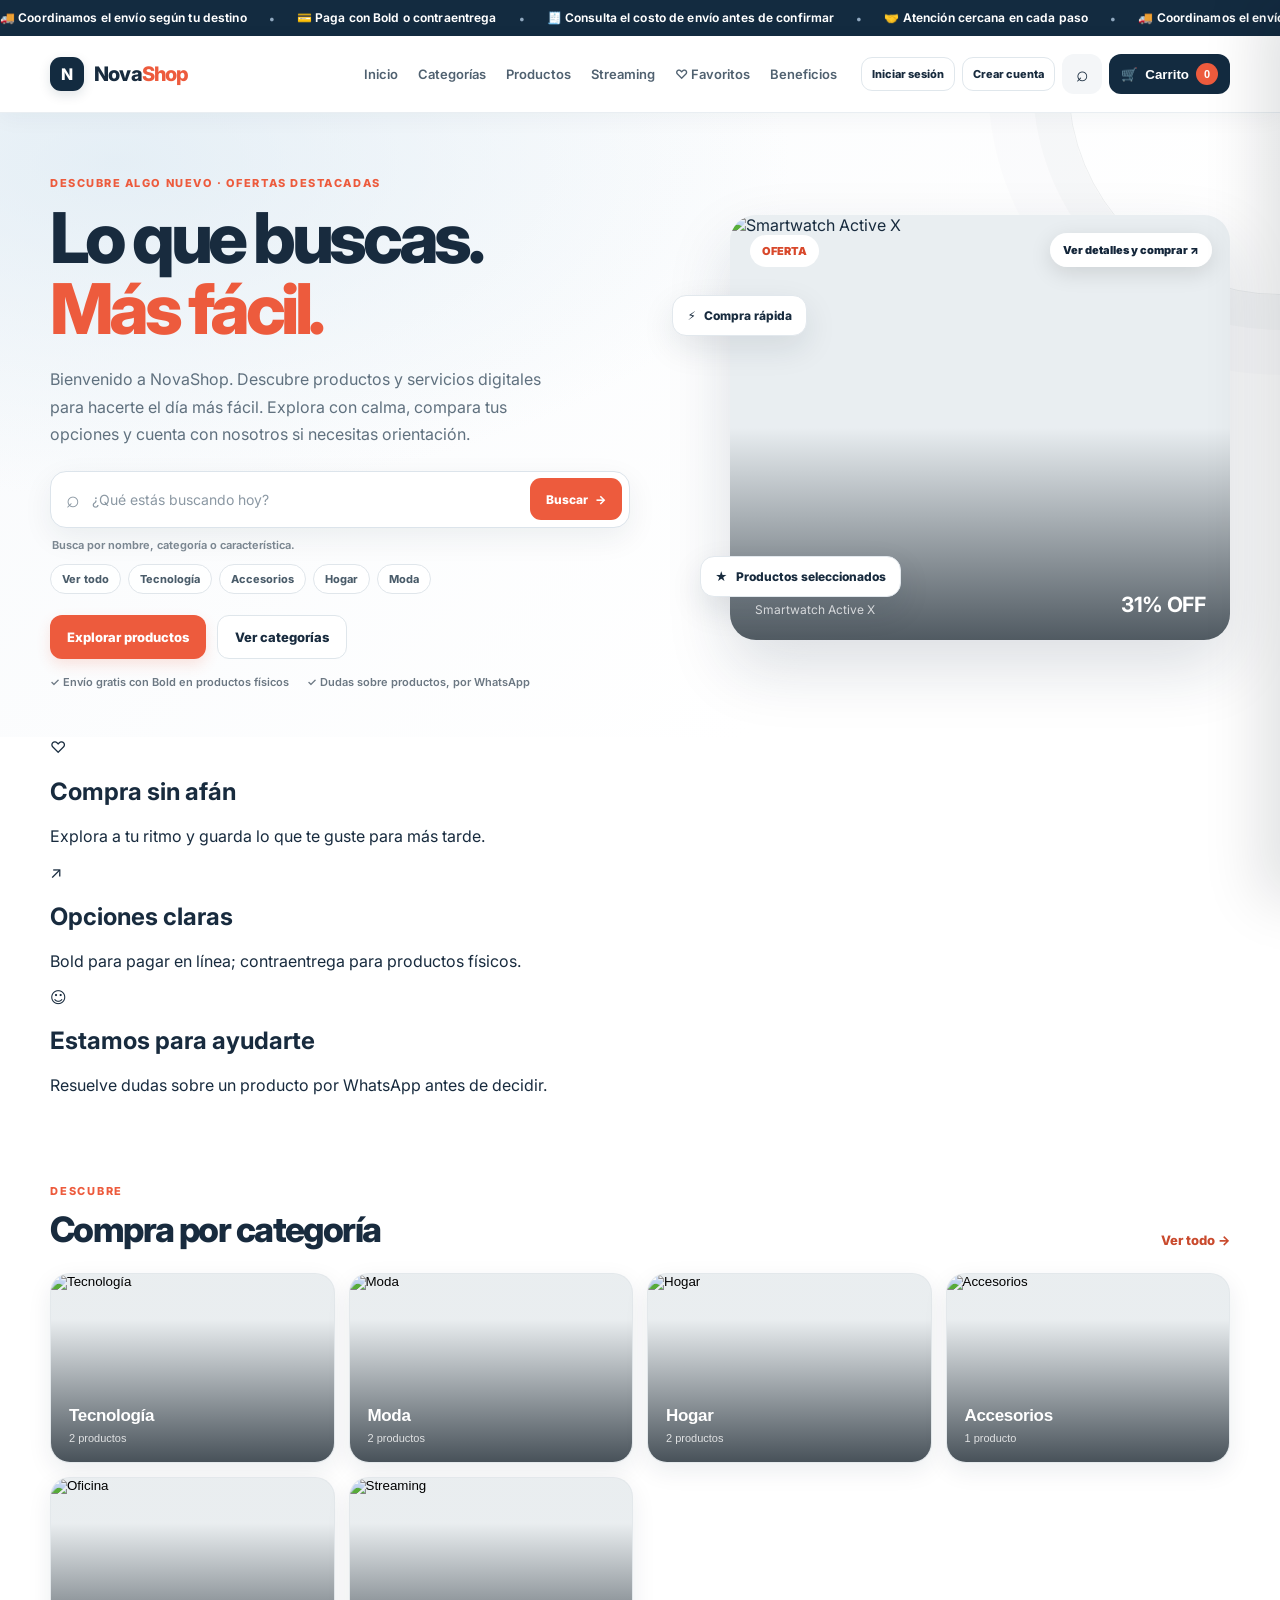
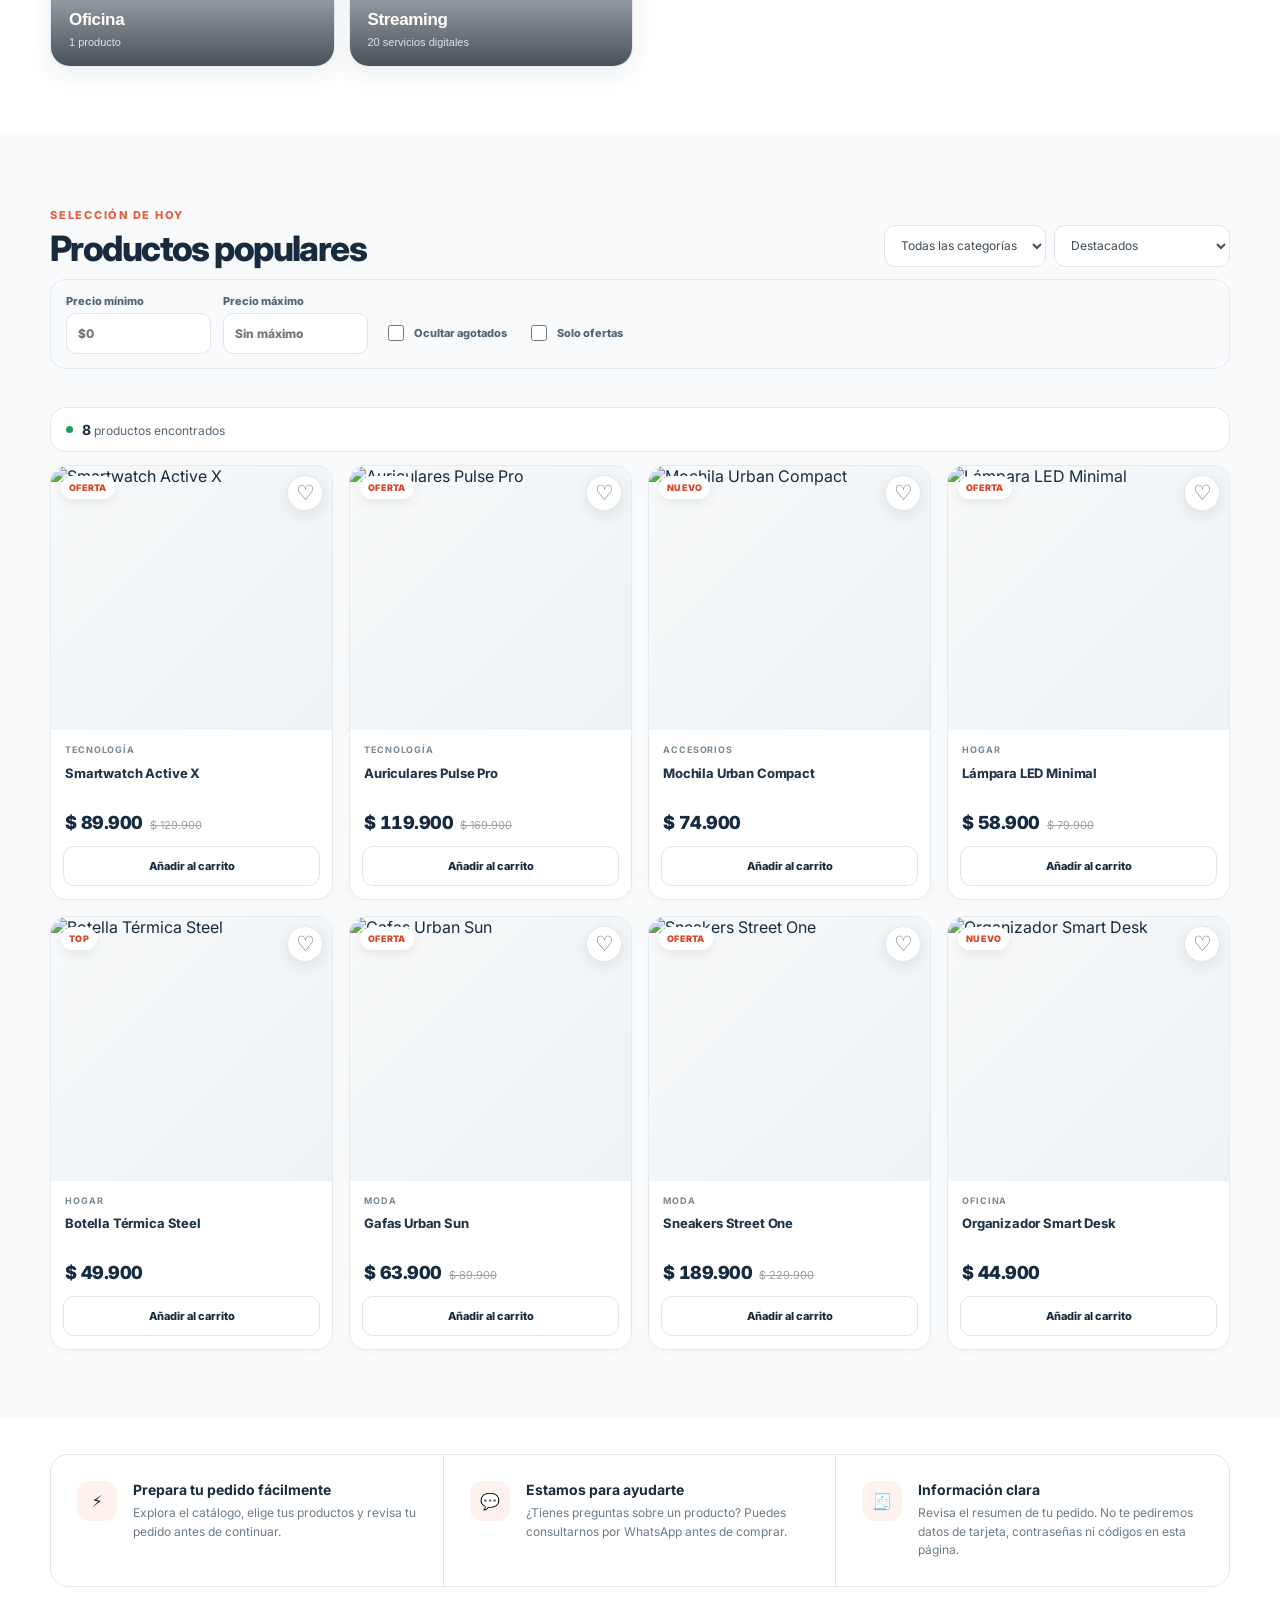
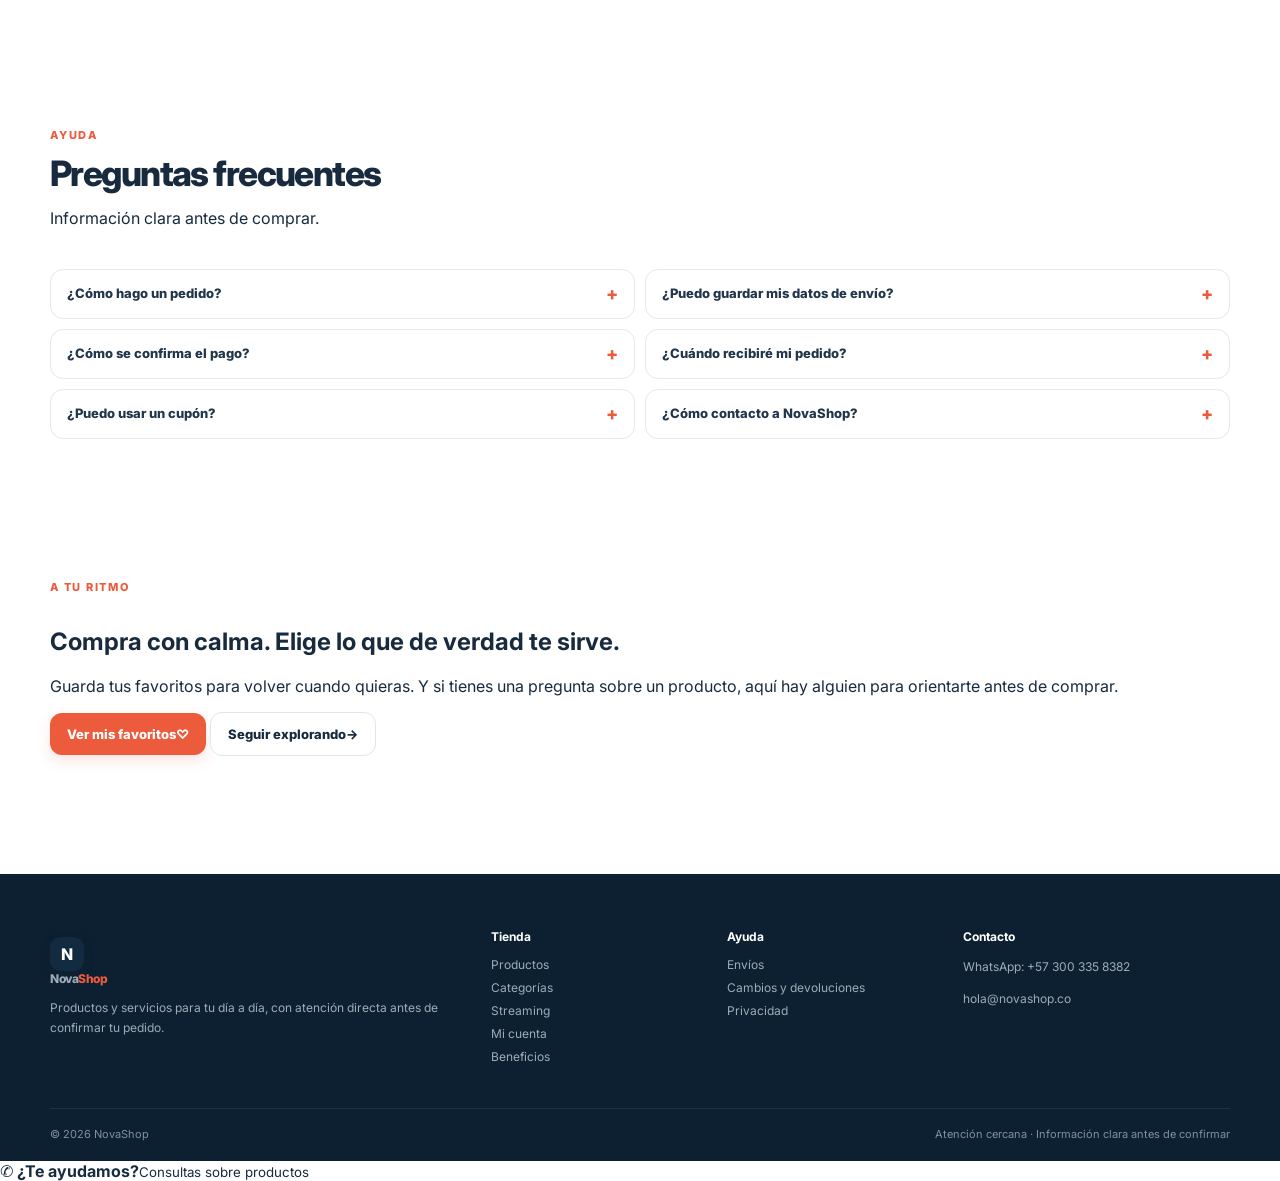
==== commit 69864cad: "Improve NovaShop storefront welcome and support UX" ====
--- a/index.html
+++ b/index.html
@@ -8,7 +8,7 @@
   <link rel="preconnect" href="https://fonts.googleapis.com">
   <link rel="preconnect" href="https://fonts.gstatic.com" crossorigin>
   <link href="https://fonts.googleapis.com/css2?family=Inter:wght@400;500;600;700;800&display=swap" rel="stylesheet">
-  <link rel="stylesheet" href="styles.css?v=36">
+  <link rel="stylesheet" href="styles.css?v=37">
   <link rel="stylesheet" href="storefront-enhancements.css?v=4">
 </head>
 <body>
@@ -45,7 +45,7 @@
         <div class="hero-copy">
           <span class="eyebrow">DESCUBRE ALGO NUEVO · OFERTAS DESTACADAS</span>
           <h1>Lo que buscas.<br><em>Más fácil.</em></h1>
-          <p>Encuentra productos para tu día a día y completa tu compra desde la página. Con Bold tienes envío gratis; con contraentrega, pagas el producto al recibirlo y el flete por anticipado. Para dudas sobre un producto, consúltanos por WhatsApp.</p>
+          <p>Bienvenido a NovaShop. Descubre productos y servicios digitales para hacerte el día más fácil. Explora con calma, compara tus opciones y cuenta con nosotros si necesitas orientación.</p>
           <div class="hero-product-search" role="search" aria-label="Buscar en el catálogo">
             <div class="hero-search-shell">
               <span class="hero-search-icon" aria-hidden="true">⌕</span>
@@ -60,8 +60,8 @@
             <a class="btn btn-ghost" href="#categorias">Ver categorías</a>
           </div>
           <div class="micro-trust">
-            <span>✓ Atención personalizada por WhatsApp</span>
-            <span>✓ Tu pedido, paso a paso</span>
+            <span>✓ Envío gratis con Bold en productos físicos</span>
+            <span>✓ Dudas sobre productos, por WhatsApp</span>
           </div>
         </div>
         <div class="hero-visual">
@@ -74,6 +74,23 @@
   <div class="float-card float-one" aria-hidden="true">⚡ <span>Compra rápida</span></div>
   <div class="float-card float-two" aria-hidden="true">★ <span>Productos seleccionados</span></div>
 </div>
+      </div>
+    </section>
+
+    <section class="experience-strip" aria-label="Una experiencia de compra sencilla">
+      <div class="container experience-grid">
+        <article class="experience-item">
+          <span class="experience-icon" aria-hidden="true">♡</span>
+          <div><h2>Compra sin afán</h2><p>Explora a tu ritmo y guarda lo que te guste para más tarde.</p></div>
+        </article>
+        <article class="experience-item">
+          <span class="experience-icon" aria-hidden="true">↗</span>
+          <div><h2>Opciones claras</h2><p>Bold para pagar en línea; contraentrega para productos físicos.</p></div>
+        </article>
+        <article class="experience-item">
+          <span class="experience-icon" aria-hidden="true">☺</span>
+          <div><h2>Estamos para ayudarte</h2><p>Resuelve dudas sobre un producto por WhatsApp antes de decidir.</p></div>
+        </article>
       </div>
     </section>
 
@@ -136,13 +153,17 @@
       </div>
     </section>
 
-    <section class="newsletter section">
-      <div class="container newsletter-card">
-        <div><span class="eyebrow">PRÓXIMAMENTE</span><h2>Muy pronto: novedades y ofertas</h2><p>Estamos preparando este espacio. Mientras tanto, explora el catálogo; si tienes dudas sobre un producto, puedes consultarnos por WhatsApp.</p></div>
-        <form id="newsletterForm" class="newsletter-form">
-          <input type="email" placeholder="Suscripción por correo próximamente" aria-label="Suscripción por correo" disabled>
-          <button class="btn btn-primary" type="submit" disabled>Próximamente</button>
-        </form>
+    <section class="next-step-section section" aria-labelledby="nextStepTitle">
+      <div class="container next-step-card">
+        <div class="next-step-copy">
+          <span class="eyebrow">A TU RITMO</span>
+          <h2 id="nextStepTitle">Compra con calma. Elige lo que de verdad te sirve.</h2>
+          <p>Guarda tus favoritos para volver cuando quieras. Y si tienes una pregunta sobre un producto, aquí hay alguien para orientarte antes de comprar.</p>
+        </div>
+        <div class="next-step-actions">
+          <a class="btn btn-primary" href="favoritos.html">Ver mis favoritos <span aria-hidden="true">♡</span></a>
+          <a class="btn btn-ghost" href="#productos">Seguir explorando <span aria-hidden="true">→</span></a>
+        </div>
       </div>
     </section>
   </main>
@@ -271,12 +292,16 @@
   </div>
 
   <div class="toast" id="toast" role="status"></div>
+  <a class="floating-product-help" href="https://wa.me/573003358382?text=Hola%20NovaShop%2C%20tengo%20una%20consulta%20sobre%20un%20producto." target="_blank" rel="noopener noreferrer" aria-label="Consultar por WhatsApp sobre un producto">
+    <span class="floating-help-icon" aria-hidden="true">✆</span>
+    <span class="floating-help-copy"><strong>¿Te ayudamos?</strong><small>Consultas sobre productos</small></span>
+  </a>
   <script src="https://cdn.jsdelivr.net/npm/@supabase/supabase-js@2"></script>
   <script src="supabase-config.js?v=17"></script>
-  <script src="supabase-client.js?v=27"></script><script src="auth-nav.js?v=17"></script>
-  <script src="products.js?v=17"></script>
+  <script src="supabase-client.js?v=28"></script><script src="auth-nav.js?v=17"></script>
+  <script src="products.js?v=18"></script>
   <script src="bold-checkout.js?v=2"></script>
-  <script src="script.js?v=32"></script>
+  <script src="script.js?v=35"></script>
   <script src="storefront-enhancements.js?v=2"></script>
 </body>
 </html>
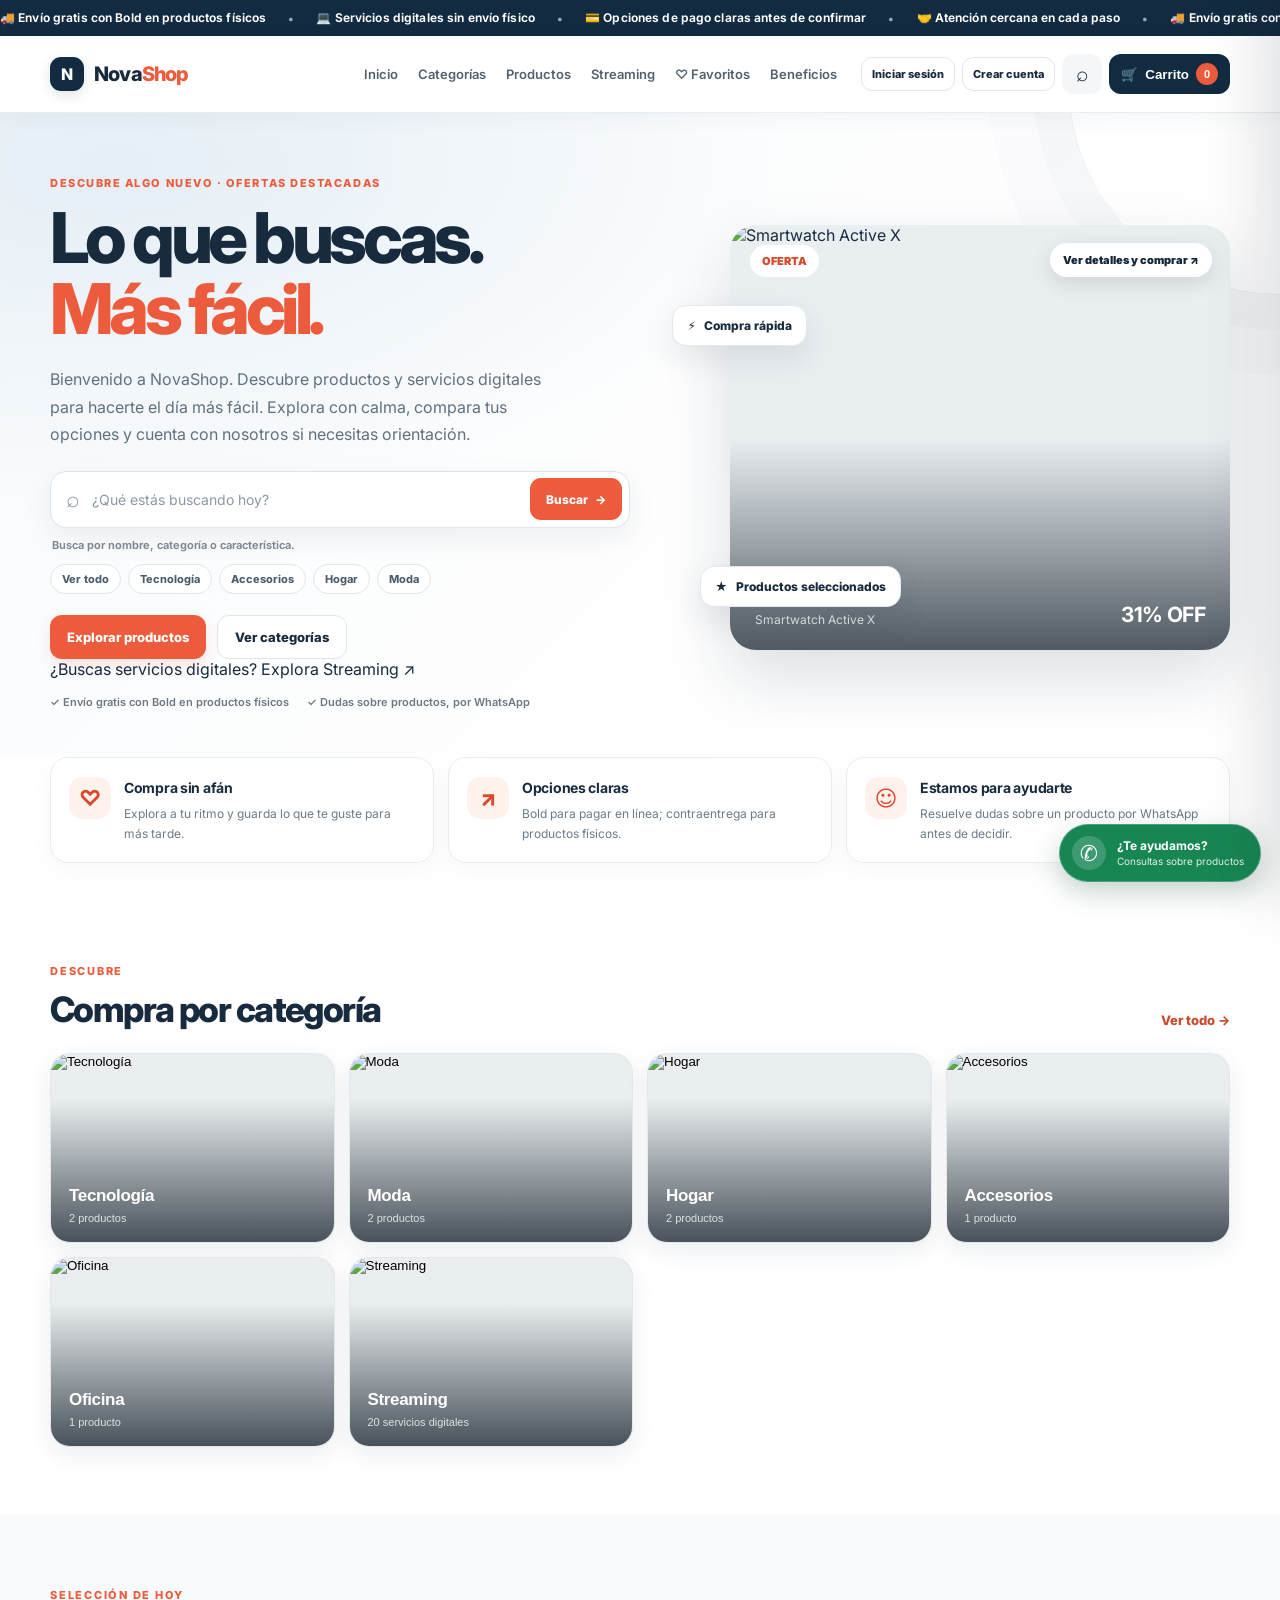
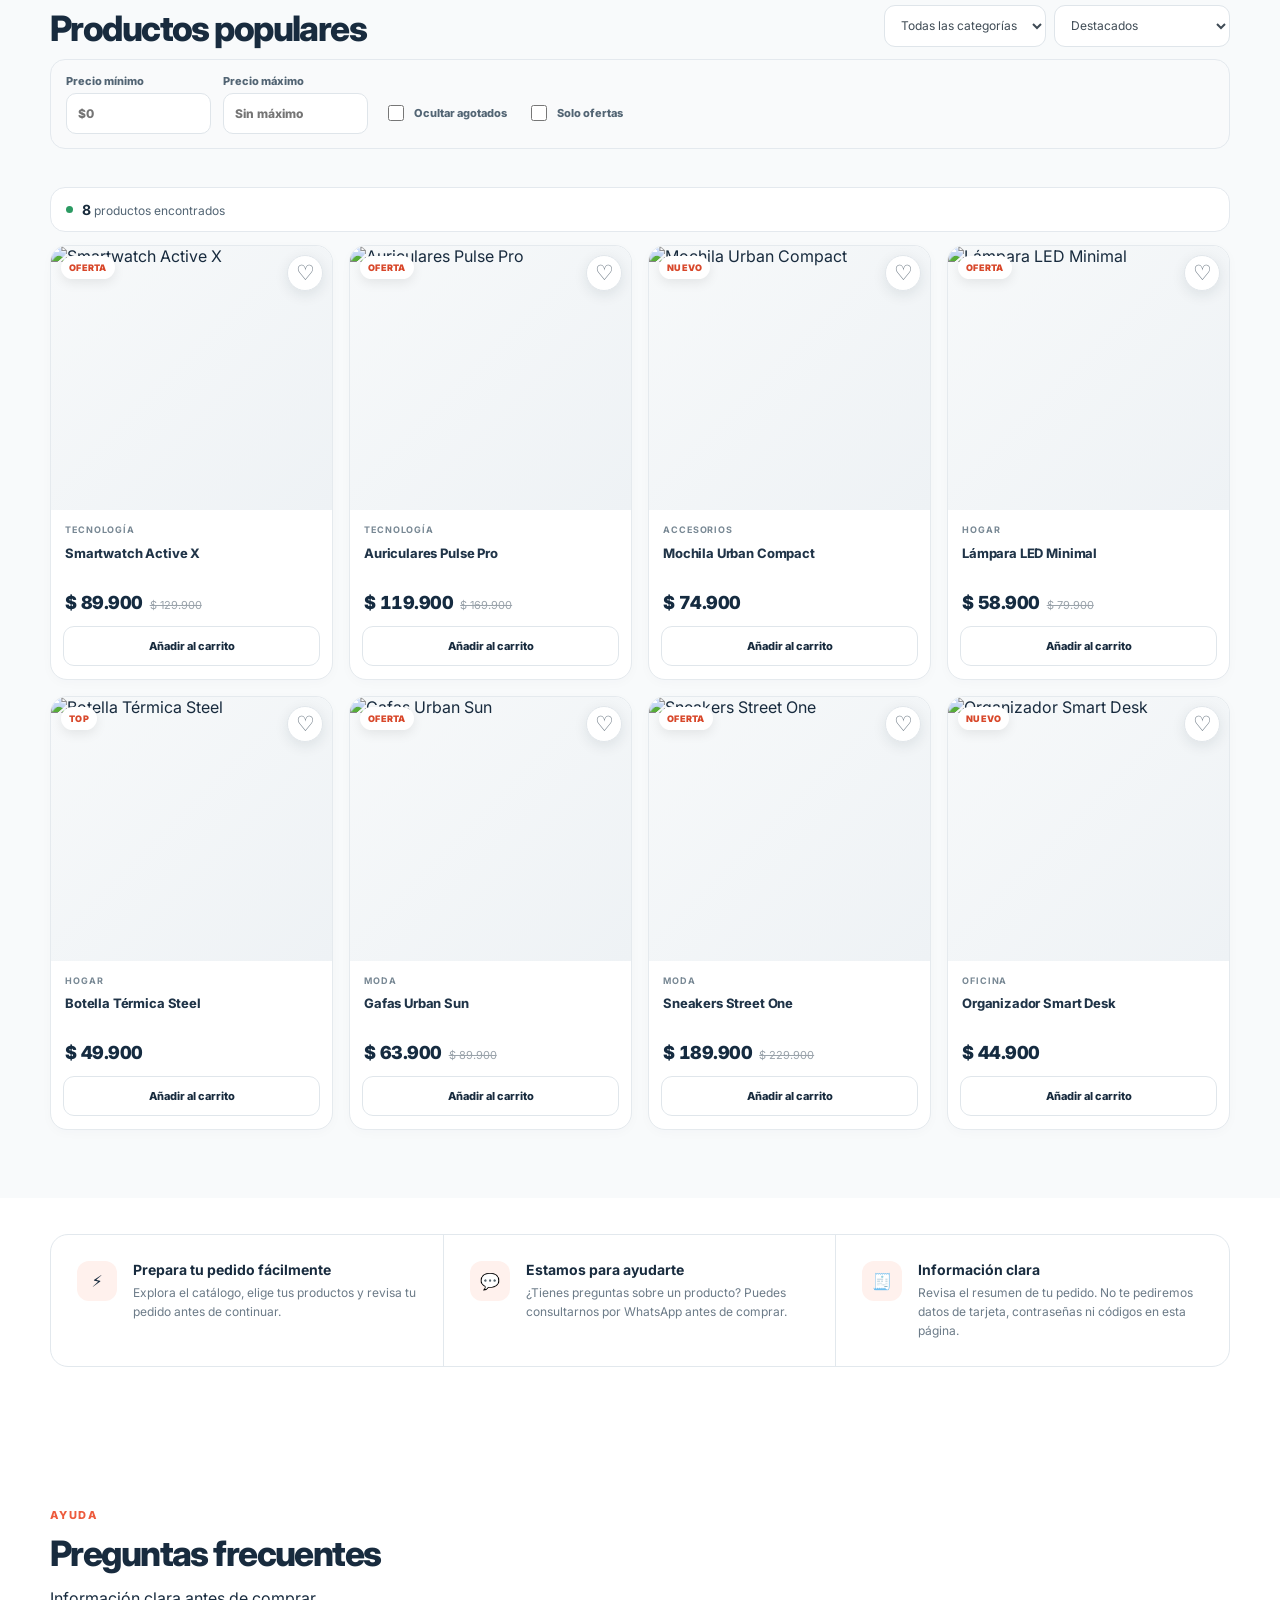
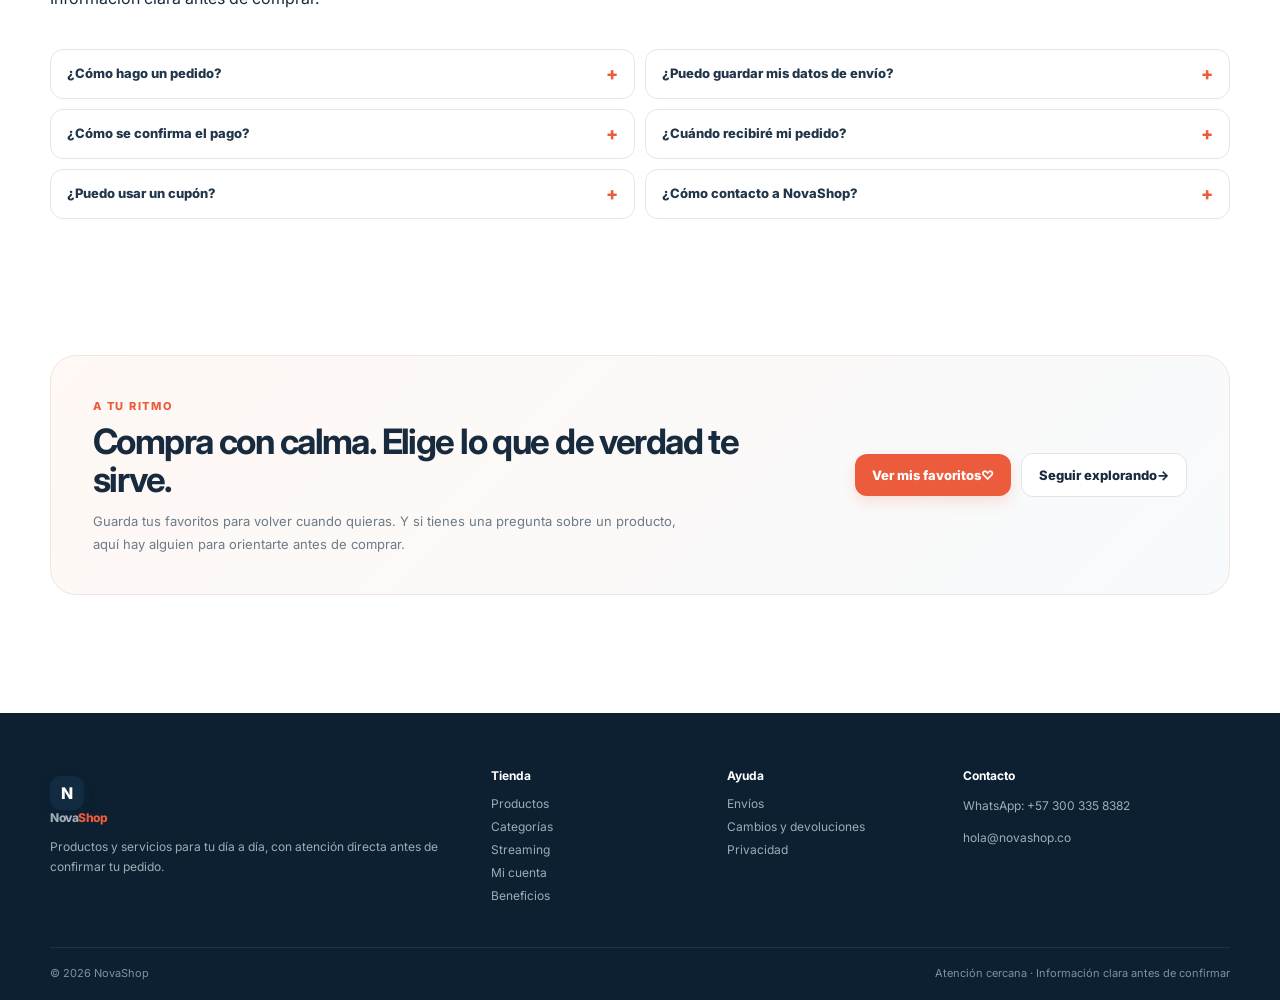
==== commit ceb6c1a9: "Clarify physical and digital shopping journeys on homepage" ====
--- a/index.html
+++ b/index.html
@@ -9,10 +9,10 @@
   <link rel="preconnect" href="https://fonts.gstatic.com" crossorigin>
   <link href="https://fonts.googleapis.com/css2?family=Inter:wght@400;500;600;700;800&display=swap" rel="stylesheet">
   <link rel="stylesheet" href="styles.css?v=37">
-  <link rel="stylesheet" href="storefront-enhancements.css?v=4">
+  <link rel="stylesheet" href="storefront-enhancements.css?v=5">
 </head>
 <body>
-  <div class="announcement" role="region" aria-label="Beneficios de NovaShop"><div class="announcement-viewport"><div class="announcement-track"><div class="announcement-group"><span>🚚 Coordinamos el envío según tu destino</span><b>•</b><span>💳 Paga con Bold o contraentrega</span><b>•</b><span>🧾 Consulta el costo de envío antes de confirmar</span><b>•</b><span>🤝 Atención cercana en cada paso</span><b>•</b></div><div class="announcement-group" aria-hidden="true"><span>🚚 Coordinamos el envío según tu destino</span><b>•</b><span>💳 Paga con Bold o contraentrega</span><b>•</b><span>🧾 Consulta el costo de envío antes de confirmar</span><b>•</b><span>🤝 Atención cercana en cada paso</span><b>•</b></div></div></div></div>
+  <div class="announcement" role="region" aria-label="Beneficios de NovaShop"><div class="announcement-viewport"><div class="announcement-track"><div class="announcement-group"><span>🚚 Envío gratis con Bold en productos físicos</span><b>•</b><span>💻 Servicios digitales sin envío físico</span><b>•</b><span>💳 Opciones de pago claras antes de confirmar</span><b>•</b><span>🤝 Atención cercana en cada paso</span><b>•</b></div><div class="announcement-group" aria-hidden="true"><span>🚚 Envío gratis con Bold en productos físicos</span><b>•</b><span>💻 Servicios digitales sin envío físico</span><b>•</b><span>💳 Opciones de pago claras antes de confirmar</span><b>•</b><span>🤝 Atención cercana en cada paso</span><b>•</b></div></div></div></div>
 
   <header class="site-header">
     <div class="container nav-wrap">
@@ -59,6 +59,7 @@
             <a class="btn btn-primary" href="#productos">Explorar productos</a>
             <a class="btn btn-ghost" href="#categorias">Ver categorías</a>
           </div>
+          <a class="hero-digital-link" href="streaming.html">¿Buscas servicios digitales? Explora Streaming <span aria-hidden="true">↗</span></a>
           <div class="micro-trust">
             <span>✓ Envío gratis con Bold en productos físicos</span>
             <span>✓ Dudas sobre productos, por WhatsApp</span>
--- a/styles.css
+++ b/styles.css
@@ -153,3 +153,43 @@
 .product-review-card .admin-help{display:block;font-size:11px;line-height:1.5;color:#7c6b43}
 .admin-category-row .name{overflow:hidden;text-overflow:ellipsis;white-space:nowrap;font-weight:700}
 .admin-metric strong{font-variant-numeric:tabular-nums}
+
+
+/* Warm, low-pressure storefront experience */
+.experience-strip{padding:0 0 28px;background:#fff}
+.experience-grid{display:grid;grid-template-columns:repeat(3,minmax(0,1fr));gap:14px}
+.experience-item{display:flex;align-items:flex-start;gap:13px;padding:19px 18px;background:#fff;border:1px solid #e8edf1;border-radius:18px;box-shadow:0 8px 25px rgba(18,38,58,.035)}
+.experience-icon{flex:0 0 42px;width:42px;height:42px;display:grid;place-items:center;border-radius:14px;background:#fff1ec;color:var(--accent-dark);font-size:22px;font-weight:800}
+.experience-item h2{margin:2px 0 6px;font-size:14px;line-height:1.35;letter-spacing:-.02em;color:var(--ink)}
+.experience-item p{margin:0;font-size:12px;line-height:1.65;color:var(--muted)}
+.next-step-section{padding-top:30px;padding-bottom:20px}
+.next-step-card{display:flex;align-items:center;justify-content:space-between;gap:36px;padding:38px 42px;border:1px solid #f0e5df;border-radius:26px;background:linear-gradient(135deg,#fff8f4 0%,#f7fafc 100%)}
+.next-step-copy{max-width:650px}
+.next-step-copy .eyebrow{margin-bottom:10px}
+.next-step-copy h2{margin:0 0 12px;font-size:clamp(24px,3vw,35px);line-height:1.08;letter-spacing:-.045em;color:var(--ink)}
+.next-step-copy p{margin:0;color:var(--muted);font-size:13px;line-height:1.75;max-width:590px}
+.next-step-actions{display:flex;align-items:center;gap:10px;flex-wrap:wrap;flex-shrink:0}
+.next-step-actions .btn{white-space:nowrap}
+.floating-product-help{position:fixed;right:19px;bottom:18px;z-index:75;display:flex;align-items:center;gap:11px;max-width:calc(100vw - 28px);padding:11px 16px 11px 12px;border:1px solid rgba(255,255,255,.22);border-radius:999px;background:#178653;color:#fff;box-shadow:0 10px 28px rgba(15,72,47,.24);text-decoration:none;transition:transform .18s,box-shadow .18s}
+.floating-product-help:hover{transform:translateY(-2px);box-shadow:0 14px 32px rgba(15,72,47,.30)}
+.floating-product-help:focus-visible,.next-step-actions a:focus-visible{outline:3px solid #f5a623;outline-offset:3px}
+.floating-help-icon{width:34px;height:34px;display:grid;place-items:center;border-radius:50%;background:rgba(255,255,255,.17);font-size:22px;line-height:1}
+.floating-help-copy{display:grid;gap:2px}
+.floating-help-copy strong{font-size:12px;line-height:1.2}
+.floating-help-copy small{font-size:10px;opacity:.88;line-height:1.2}
+@media(max-width:900px){
+ .experience-grid{grid-template-columns:1fr;gap:10px}
+ .experience-item{padding:15px 16px}
+ .next-step-card{align-items:flex-start;flex-direction:column;gap:22px;padding:30px}
+}
+@media(max-width:620px){
+ .experience-strip{padding-bottom:12px}
+ .next-step-section{padding-top:20px}
+ .next-step-card{padding:24px 20px;border-radius:21px}
+ .next-step-actions{width:100%;display:grid;grid-template-columns:1fr}
+ .next-step-actions .btn{width:100%}
+ .floating-product-help{right:12px;bottom:12px;padding:8px;border-radius:50%;width:52px;height:52px;justify-content:center}
+ .floating-help-copy{position:absolute;width:1px;height:1px;overflow:hidden;clip:rect(0,0,0,0);white-space:nowrap}
+ .floating-help-icon{width:34px;height:34px}
+}
+@media(prefers-reduced-motion:reduce){.floating-product-help{transition:none}}
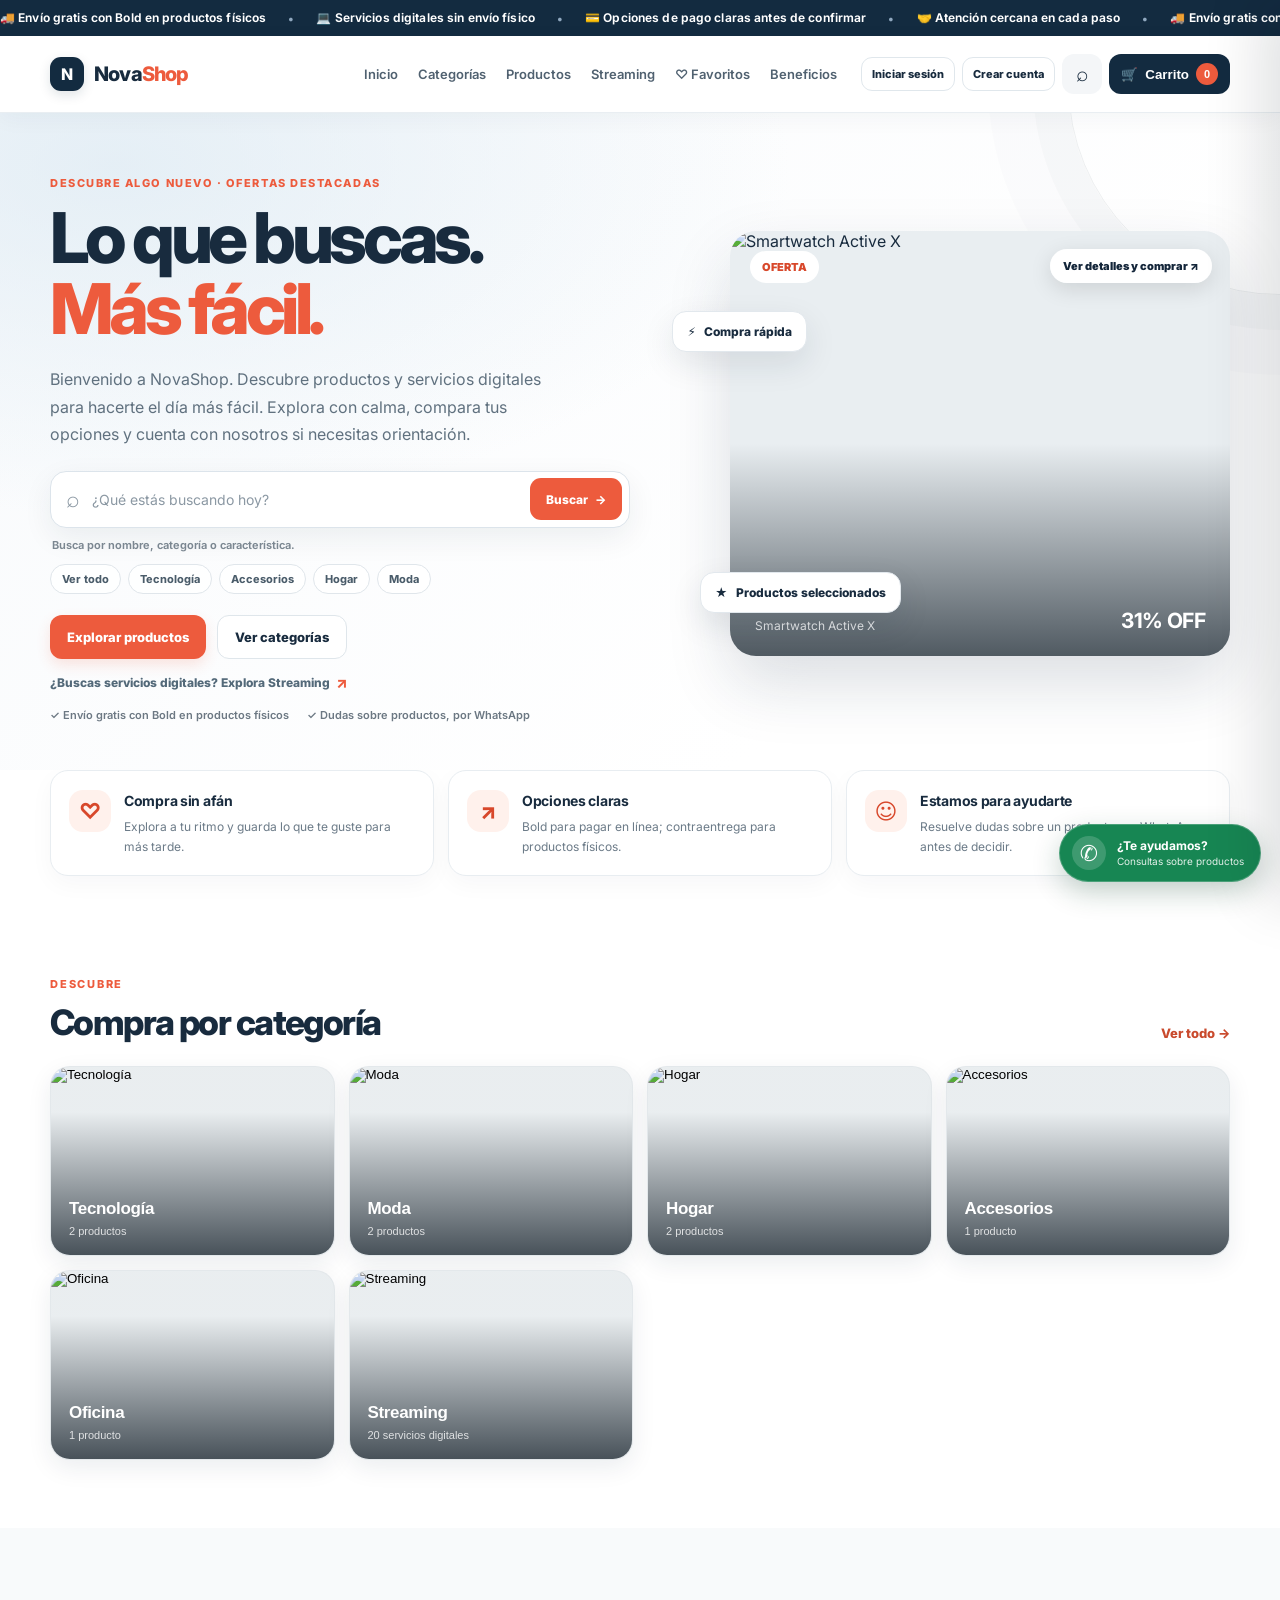
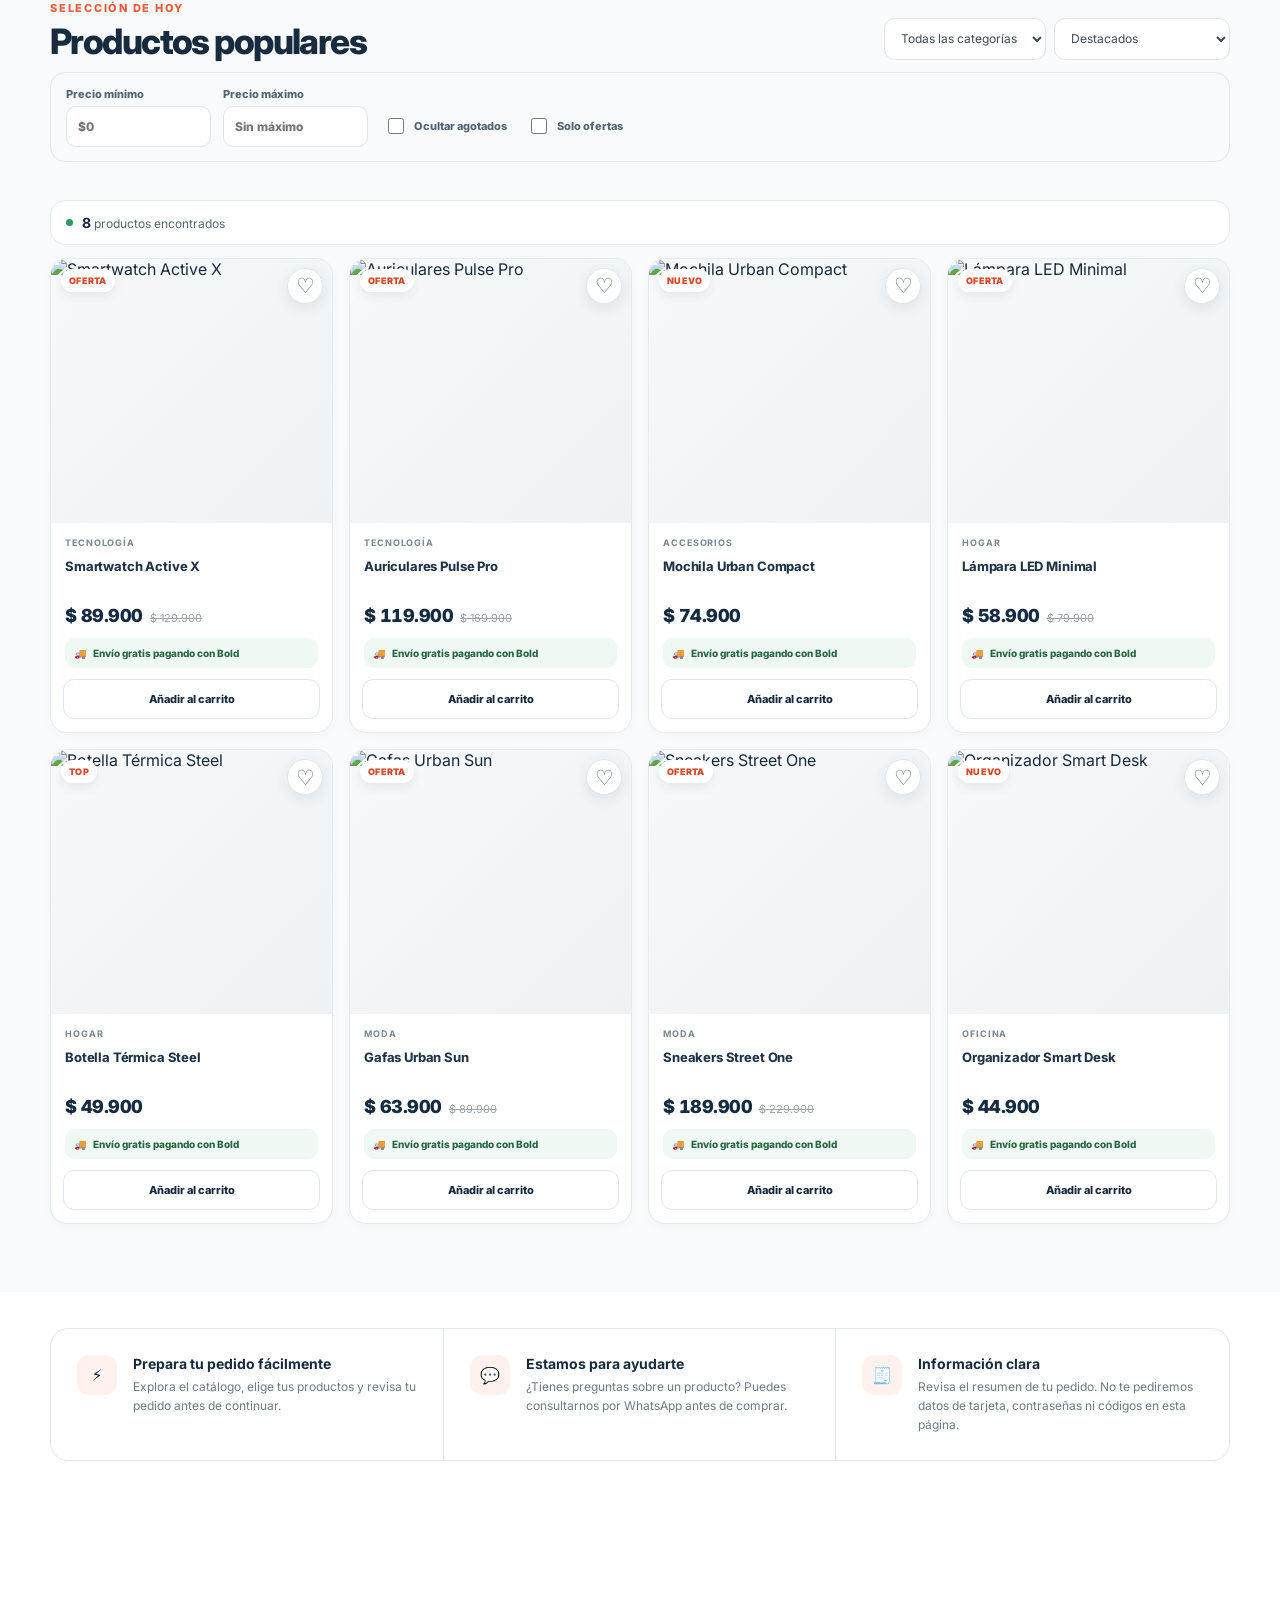
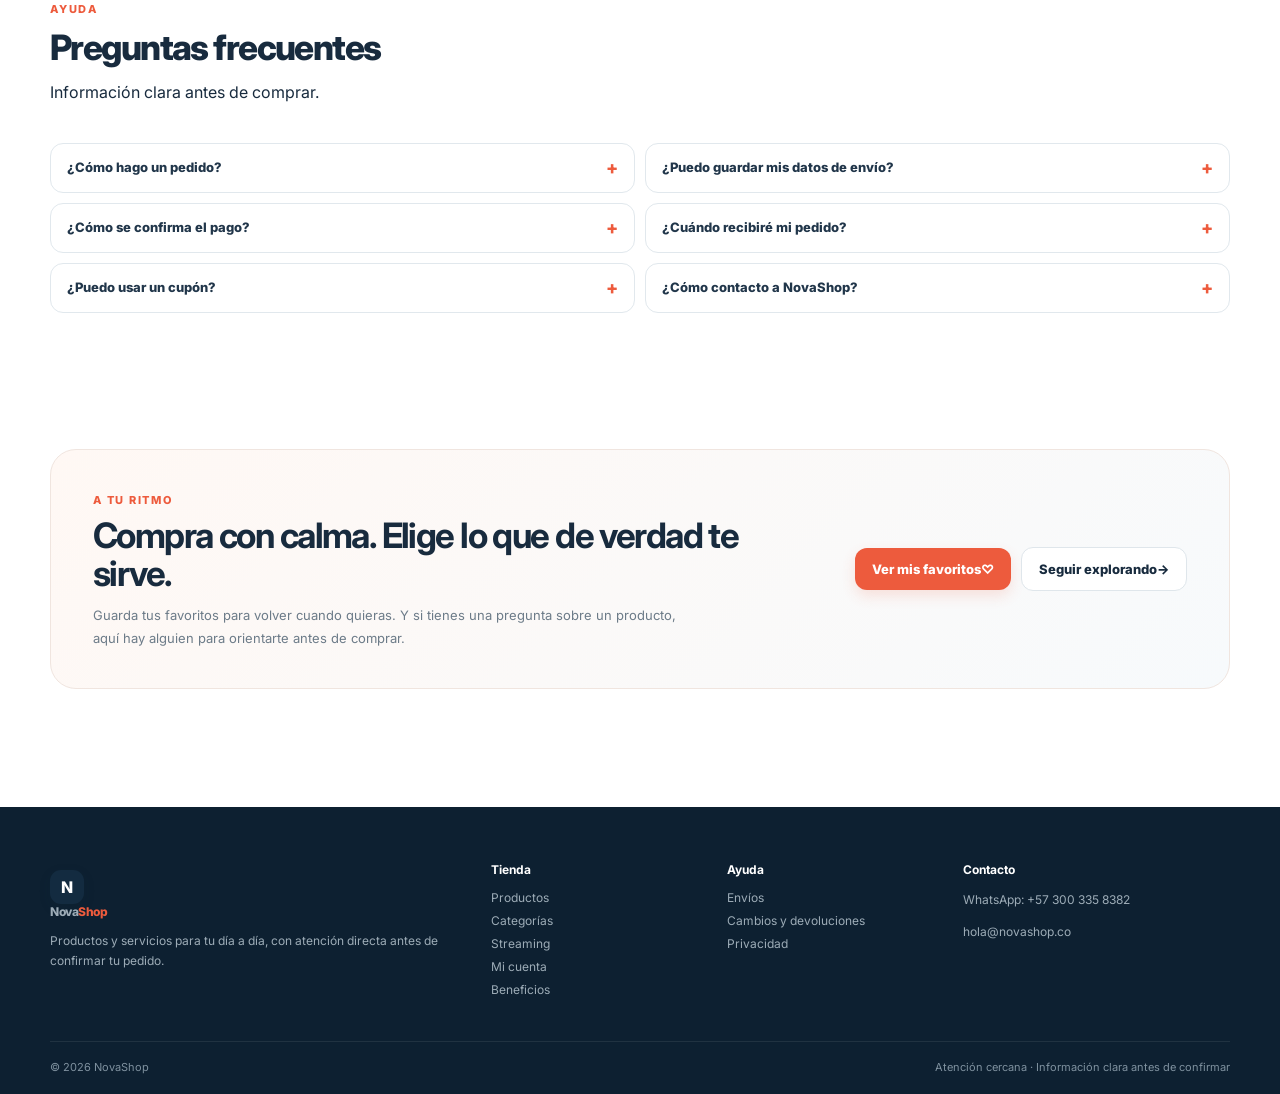
==== commit 153ce87d: "Refresh catalog interaction cache after UX improvements" ====
--- a/index.html
+++ b/index.html
@@ -302,7 +302,7 @@
   <script src="supabase-client.js?v=28"></script><script src="auth-nav.js?v=17"></script>
   <script src="products.js?v=18"></script>
   <script src="bold-checkout.js?v=2"></script>
-  <script src="script.js?v=35"></script>
+  <script src="script.js?v=36"></script>
   <script src="storefront-enhancements.js?v=2"></script>
 </body>
 </html>
--- a/storefront-enhancements.css
+++ b/storefront-enhancements.css
@@ -305,3 +305,49 @@
 .review-auth-links a:first-child{border-color:#ed5b3d;background:#ed5b3d;color:#fff;box-shadow:0 5px 14px rgba(237,91,61,.14)}
 .review-auth-links a:hover{transform:translateY(-1px);border-color:#efaa99}
 .review-auth-links a:first-child:hover{background:#d8482b}
+
+
+/* NovaShop UX pass: clear fulfillment types, honest availability, and mobile comfort. */
+.hero-digital-link{display:inline-flex;align-items:center;gap:6px;margin-top:14px;color:#536979;font-size:12px;font-weight:800;text-decoration:none;text-underline-offset:3px}
+.hero-digital-link span{color:var(--accent);font-size:15px;transition:transform .16s}
+.hero-digital-link:hover{color:#c9482a;text-decoration:underline}
+.hero-digital-link:hover span{transform:translate(2px,-2px)}
+.product-fulfillment-note{display:flex;align-items:flex-start;gap:7px;margin-top:10px;padding:8px 9px;border-radius:10px;background:#eff8f2;color:#286743;font-size:10px;font-weight:800;line-height:1.45}
+.product-fulfillment-note>span:first-child{flex:0 0 auto}
+.product-fulfillment-note.is-digital{background:#f0f4ff;color:#3b5a8a}
+.product-fulfillment-note span:last-child{min-width:0}
+.product-fulfillment-panel{display:flex;align-items:flex-start;gap:12px;margin:0 0 18px;padding:15px 16px;border:1px solid #dcebe1;border-radius:16px;background:linear-gradient(135deg,#f3faf5,#fff);color:#244f36}
+.product-fulfillment-panel.is-digital{border-color:#dbe4f7;background:linear-gradient(135deg,#f2f5ff,#fff);color:#2d4e7b}
+.product-fulfillment-icon{display:grid;place-items:center;flex:0 0 34px;width:34px;height:34px;border-radius:11px;background:#dff1e5;color:#286743;font-size:19px;font-weight:900}
+.product-fulfillment-panel.is-digital .product-fulfillment-icon{background:#e1eaff;color:#3b5a8a}
+.product-fulfillment-panel>div{min-width:0}
+.product-fulfillment-panel strong{display:block;margin:1px 0 5px;font-size:12px;line-height:1.4;color:#244f36}
+.product-fulfillment-panel.is-digital strong{color:#2d4e7b}
+.product-fulfillment-panel p{margin:0;font-size:11px;line-height:1.7;color:#5a7163}
+.product-fulfillment-panel.is-digital p{color:#5b6f8d}
+.product-availability-note{display:inline-flex;align-items:center;gap:7px;margin:-8px 0 16px;padding:7px 10px;border-radius:9px;background:#eff8f2;color:#286743;font-size:11px;font-weight:800;line-height:1.4}
+.product-availability-note:before{content:"";width:7px;height:7px;flex:0 0 auto;border-radius:50%;background:#31945d}
+.product-availability-note.is-sold-out{background:#fff2f0;color:#a53e2c}
+.product-availability-note.is-sold-out:before{background:#c44732}
+.product-availability-note[hidden]{display:none!important}
+.product-info .btn:disabled,.quantity-picker button:disabled{opacity:.5;cursor:not-allowed;transform:none;box-shadow:none}
+.product-info .btn:disabled{background:#eef1f3!important;color:#7c8790!important;border-color:#e1e6ea!important}
+.product-info .btn-primary:disabled{border:1px solid #e1e6ea}
+.product-info .quantity-picker button:disabled{color:#a0aab2;background:#f6f8f9}
+.trust-list div{display:flex;align-items:flex-start;gap:7px;line-height:1.5}
+.trust-list div:first-letter{color:#27834f}
+@media(max-width:900px){
+ .product-fulfillment-panel{margin-bottom:16px}
+ .product-detail-grid{gap:28px}
+}
+@media(max-width:560px){
+ .hero-digital-link{font-size:11px;line-height:1.6;margin-top:12px}
+ .product-fulfillment-note{font-size:9px;padding:7px 8px;margin-top:8px}
+ .product-fulfillment-panel{padding:13px;border-radius:14px;gap:10px}
+ .product-fulfillment-icon{width:32px;height:32px;flex-basis:32px}
+ .product-fulfillment-panel strong{font-size:11px}
+ .product-fulfillment-panel p{font-size:11px;line-height:1.65}
+ .product-availability-note{font-size:10px}
+ .quantity-picker button{min-width:44px}
+ .product-info .btn{min-height:46px}
+}
